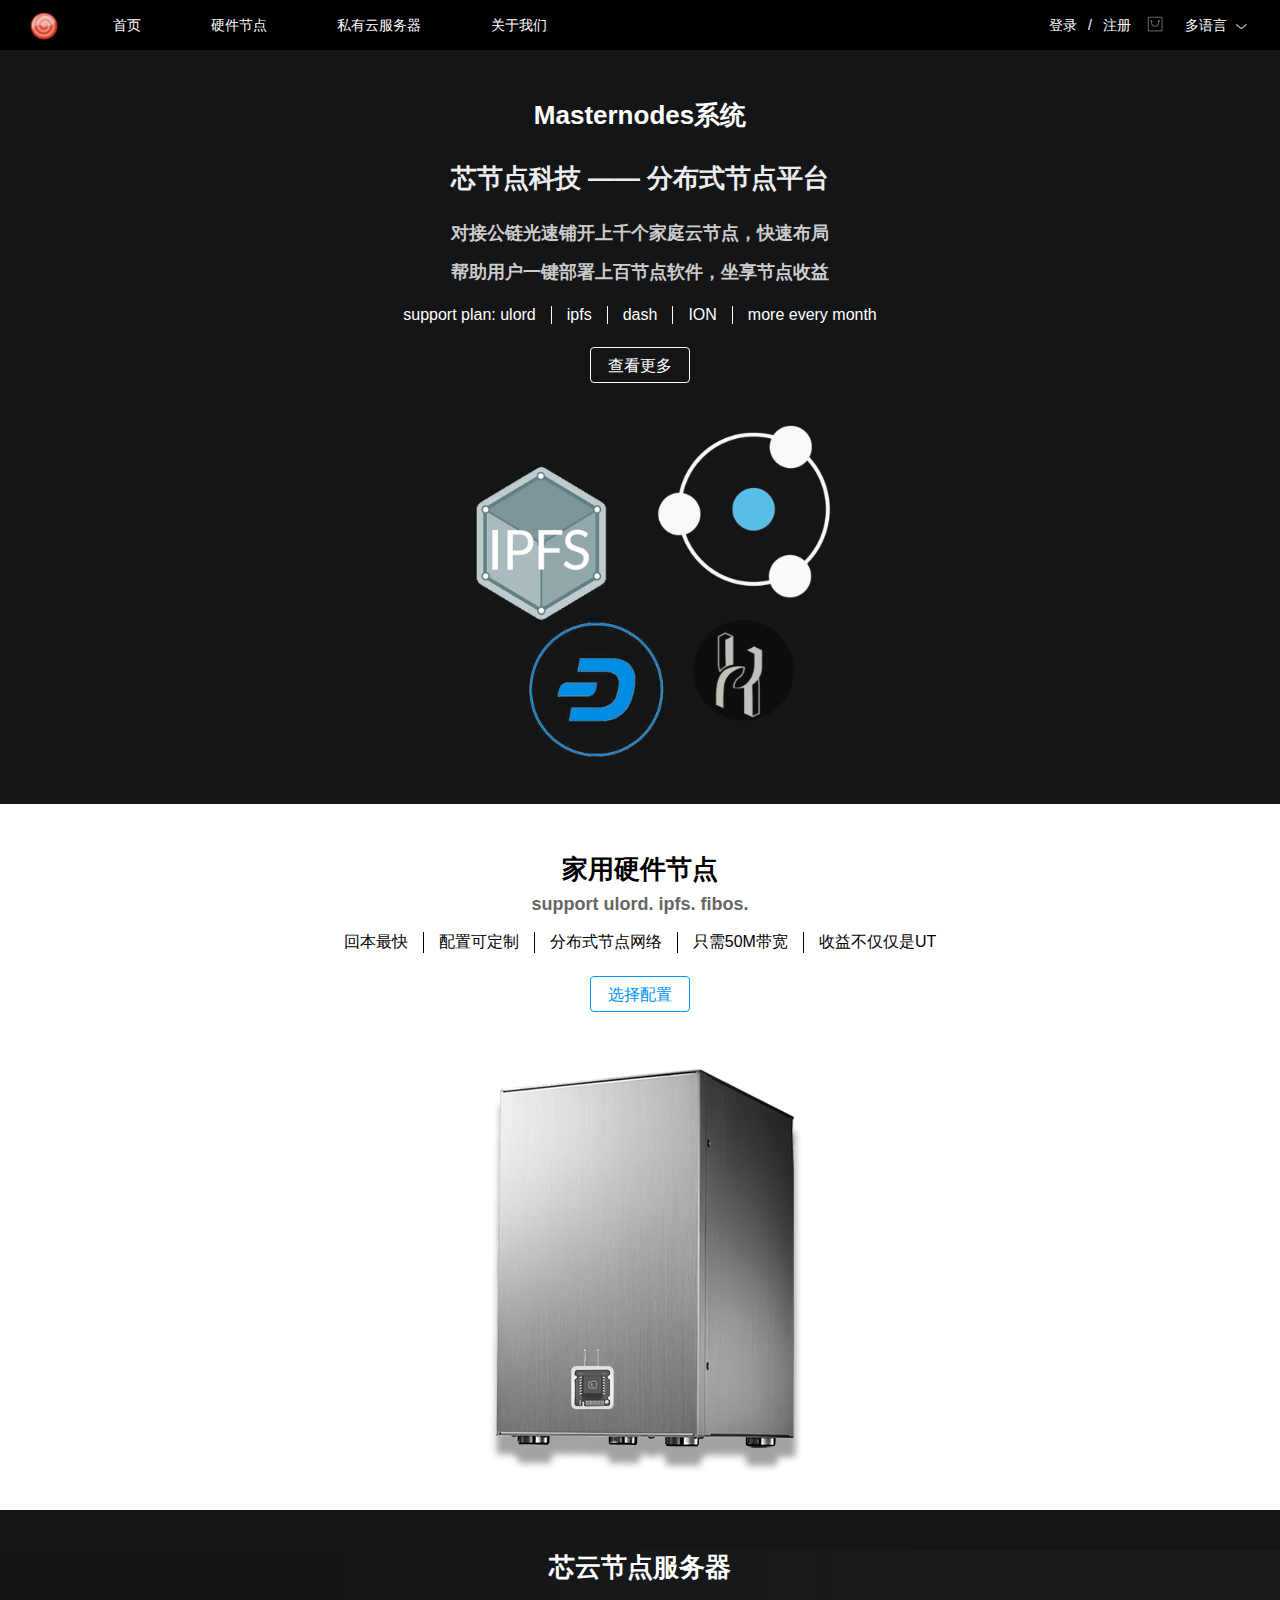
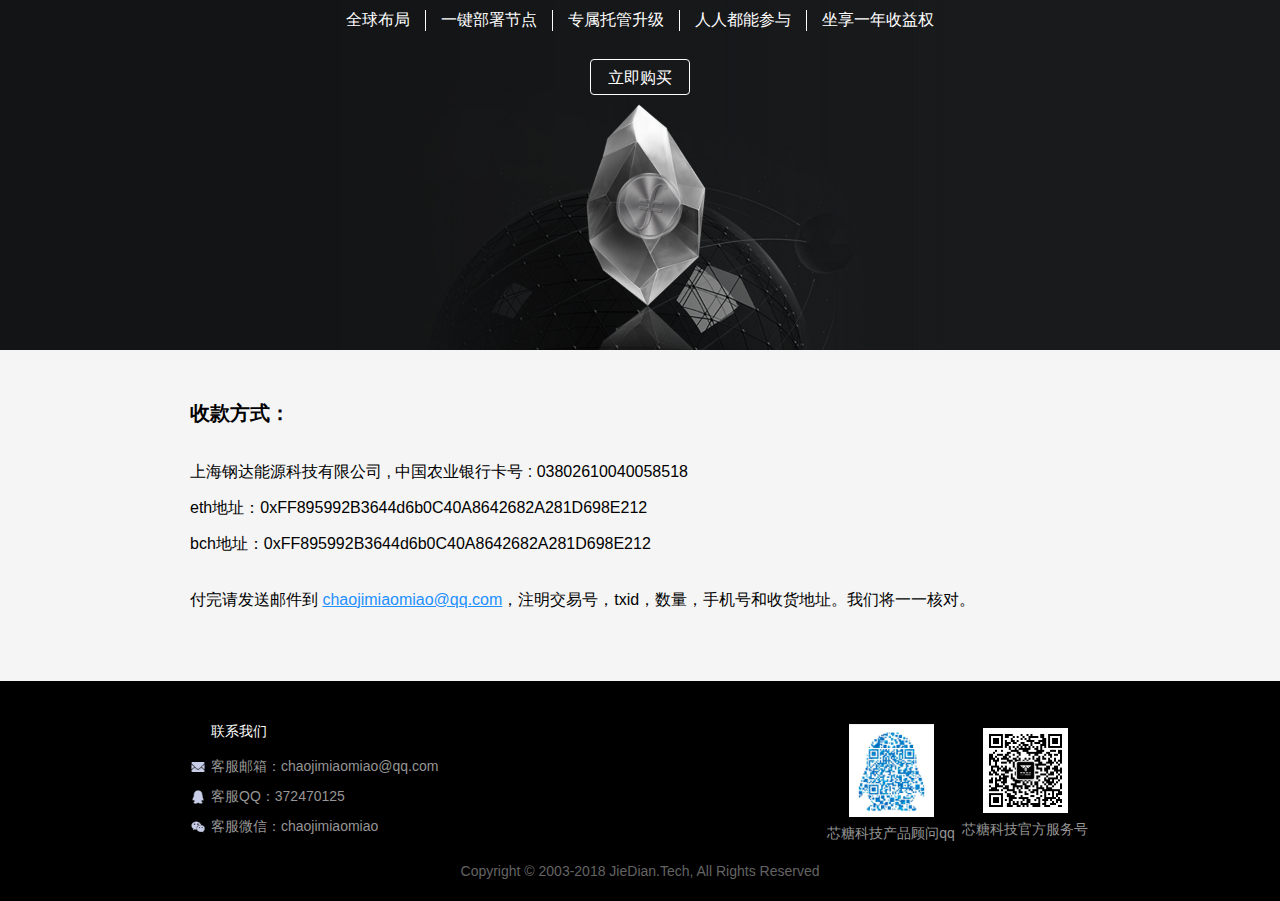
==== index.html @ d6859aaf "change qq" ====
<!DOCTYPE html>
<html>
<head>
    <meta http-equiv="Content-Type" content="text/html; charset=utf-8" />
    <meta charset="utf-8" />
    <!--<meta name="viewport" content="width=device-width, initial-scale=1.0">-->
    <meta name="viewport" content="width=device-width, user-scalabel=no">
    <title>芯科技官网-家用硬件节点_芯云节点服务器_ulord</title>
    <meta name="description" content="芯糖科技主营芯机，一款家用云节点设备，未来支持上千种POS公链一键部署节点软件。包括Ulord等" />
    <meta name="keywords" content="云节点服务器,硬件节点,Ulord,芯糖科技,POS" />
    <link rel="icon" href="Content/img/logo_new.png" />
    <link href="Content/css/style.css" rel="stylesheet" />
    <link href="Content/js/layui/css/layui.css" rel="stylesheet" />
    <script src="Content/js/jquery-1.11.0.min.js"></script>
    <script src="Content/js/jquery.SuperSlide.2.1.2.js"></script>
    <script src="Content/js/common.js"></script>
    <script src="Content/js/layui/lay/dest/layui.all.js"></script>
    <script src="Content/js/dict.js"></script>
</head>
<body>
    <div class="header">
    </div>


<div class="index">
    <div class="black_bfos">
        <div class="bfos_grey1">Masternodes系统</div>
        <div class="bfos_grey2">芯节点科技 —— 分布式节点平台</div>
        <div class="bfos_title">对接公链光速铺开上千个家庭云节点，快速布局</div>
        <div class="bfos_title">帮助用户一键部署上百节点软件，坐享节点收益</div>
        <div class="bfos_desc">
            <ul>
                <li>support plan: ulord</li>
                <li>ipfs</li>
                <li>dash</li>
                <li>ION</li>
                <li>more every month</li>
            </ul>
        </div>
        <div class="bfos_buy"><a class="bttn" href="https://masternodes.online/" target="_blank">查看更多</a></div>
        <div class="bfos_pic"><img src="Content/img/bfos_img.png" /></div>
    </div>
    
    <div class="black_ms">
        <div class="ms_title">家用硬件节点</div>
        <div class="ms_info"> support ulord. ipfs. fibos.</div>
        <div class="ms_desc">
            <ul>
                <li>回本最快</li>
                <li>配置可定制</li>
                <li>分布式节点网络</li>
                <li>只需50M带宽</li>
                <li>收益不仅仅是UT</li>
            </ul>
        </div>
        <div class="ms_buy"><a class="bttn" href="kuangji">选择配置</a></div>
        <div class="ms_pic"><img src="Content/img/kuangji_new.png" /></div>
    </div>
    <div class="black_introduce">
        <img src="Content/img/banner_new.jpg" class="box_img" />
        <div class="black_introduce_box">
            <div class="introduce_title">芯云节点服务器</div>
            <div class="introduce_desc">
                <ul>
                    <li>全球布局</li>
                    <li>一键部署节点</li>
                    <li>专属托管升级</li>
                    <li>人人都能参与</li>
                    <li>坐享一年收益权</li>
                </ul>
            </div>
            <div class="introduce_buy"><a class="bttn" href="kuangchi">立即购买</a></div>
        </div>
    </div>
    <div class="black_news">
   	  	<ul>
    		<b>收款方式：</b>
    	</ul>
    	<ul>
    		<li>上海钢达能源科技有限公司 , 中国农业银行卡号 :  03802610040058518</li>
    		<li>eth地址：0xFF895992B3644d6b0C40A8642682A281D698E212</li>
    		<li>bch地址：0xFF895992B3644d6b0C40A8642682A281D698E212</li>
    	</ul>
    	<ul>
			<li>付完请发送邮件到<a href="mailto:chaojimiaomiao@qq.com" style="color:dodgerblue"> <u>chaojimiaomiao@qq.com</u></a>，注明交易号，txid，数量，手机号和收货地址。我们将一一核对。</li>
    	</ul>
	</div>
</div>

    <div class="footer">
    </div>

   <script>
    	$(function(){
        	$(".header").load("header.html");
        	$(".footer").load("footer.html");
    	});
	   //document.getElementsByClassName("info")
	   window.onload = function() {
			$(".selected").removeClass("selected");
			$(".nav1").addClass("selected")
		}
	</script>
</body>
</html>
---- Content/css/style.css ----
﻿bfos_graybody,h1,h2,p,ul,ol,form,input,textarea,select,td,th,dl,dd,dt,div,li,span,a,p {margin: 0; padding: 0;}
li {list-style: none;}
* {transition: color .3s, background .3s; -webkit-transition: color .3s, background .3s; box-sizing: border-box;}
a {text-decoration: none;}
body {font-size: 14px; font-family: MicrosoftYaHei; word-break: break-all; color: #000; background-color:#fff;}

/*顶部样式*/
.header{width: 100%; min-width: 1220px; height: 50px;line-height: 50px; background-color: #000; filter:Alpha(opacity=70); /*position: fixed; top: 0; left: 0;*/ z-index: 9;}
.header .info{width: 1220px; margin: auto; position:relative;}
.header .logo{line-height: 26px; margin-top:12px; float: left !important;}
.header .logo img{width: 28px;height:28px; }
.header .link ul{margin-bottom: 0; float: left !important;}
.header .link ul li{float: left; font-size: 14px; margin-left: 40px; position: relative;}
.header .link ul li a{height: 50px; padding: 0 15px; color: #fff; text-decoration: none; display: block;}
.header .link ul li a:hover{color: #959595;}
.header .link ul li a.selected{color: #fff; /*background-color:#128EF9;*/ border-bottom: 2px solid #fff;height: 45px;}
.header .link ul li .fff{color: #fff;padding-left: 5px;padding-right: 5px;}
.header .link ul li .fixed_nva{background-color: rgba(23,27,42,1)!important;background-color: #000; position: absolute; top: 47px; left: 0; z-index: 1; display: none;}
.header .link ul li .fixed_nva a{width: 84px; height: 40px; line-height: 40px; padding: 0 14px; text-align: center;}
.header .link ul li.fixed_li:hover .fixed_nva{display: block;}


.nav-content-right{width: 250px; float: right !important;/*margin-right:115px;*/margin-right:87px;}
.nav-content-right .show_search{float: left;}
.nav-content-right input[type=text]{width: 180px; height:25px; margin-left: 5px; border:0; font-size: 14px; float: left;}
.nav-content-right input[type=text]:focus {outline: none;}
.nav-content-right input[type=button]{ color:#fff; font-size:16px; float:right; border:0; width:30px; height:25px; cursor:pointer; background: url(../img/search_iocn.png) no-repeat center; }
.nav-content-right input[type=button]:focus {outline: none;}
.nav-content-right .faq-search{width: 220px; margin-top: 36px; border:1px solid #ccc; -webkit-border-radius: 10px; position: relative; float: left;}

.nav-content-right .faq-like .top-mg-ul{list-style:none;font-size:14px; text-decoration:none;margin-left:130px;}
.nav-content-right .faq-like .top-mg-ul li{font-size: 14px; float:left; }
.nav-content-right .faq-like .top-mg-ul li a:hover,.top-msg a:hover{ color:#128EF9; }
.nav-content-right .faq-like .top-login a{display:block; text-align:center; line-height:50px; width:40px; color:#fff; cursor:pointer;}
.nav-content-right .faq-like .top-register a{display:block; text-align:center; line-height:50px; width:40px;color:#fff; cursor:pointer;}
.nav-content-right .faq-like .top-register a:hover,.top-login a:hover{color:#128EF9;}
.nav-content-right .faq-like .top-order{ display:none;}
.nav-content-right .faq-like .top-mg-user{margin: 0 10px; list-style:none;font-size:14px; text-decoration:none; display: none;margin-left:100px;}
.nav-content-right .faq-like .top-mg-user li{ line-height: 50px; font-size: 14px; float:left; }
.nav-content-right .faq-like .top-user{text-align:center; cursor:pointer;}
.nav-content-right .faq-like .top-mg-user li img{width: 24px; margin-right: 10px; vertical-align: middle;}
.nav-content-right .faq-like .top-mg-user li a{ color: #fff;}
.nav-content-right .faq-like .top-mg-user li .jt{width: 19px; height: 19px; float: right; margin-top: 15px; margin-left: 5px; background: url(../img/top-jt-b.png); position: relative;}
.nav-content-right .faq-like .top-mg-user li .jt .out_login{width: 80px; padding-top: 5px; background-color:#000;color:#fff; position: absolute; top: 20px; left: -30px; cursor: pointer; display: none;}
.nav-content-right .faq-like .top-mg-user li .jt:hover .out_login{display: block;}
/*.nav-content-right .faq-like .top-mg-user li .jt .out_login:hover{background-color:#f2f2f2;}*/

.nav-content-right .faq-like .top-mg-cart{list-style:none; text-decoration:none; float: right;}
.nav-content-right .faq-like .top-mg-cart li{line-height: 50px; cursor: pointer; position: relative;}
.nav-content-right .faq-like .top-mg-cart img{vertical-align: middle;margin-top:-4px;}
.nav-content-right .faq-like .top-mg-cart li .user_cart_number{ display: none; width: 20px; line-height: 20px; color: #fff; font-size:12px; text-align:center; background: url(../img/cart_number.png) no-repeat center; background-size: 20px 20px; position:absolute; top: 10px; right: -10px;}

.header .top-language {position:absolute;right:0px;}
.header .top-language .language-box{color:#fff;font-size:14px;}
.header .top-language:hover dl.down-menu{display: block;}
.header .top-language .down-menu{position: absolute;display: none;top: 50px;right:-3px;line-height: 20px;padding: 5px 0;box-shadow: 0 2px 4px rgba(0,0,0,.12);border: 1px solid #d2d2d2;background-color: #fff;z-index: 100;border-radius: 5px;white-space: nowrap;}
.header .top-language .down-menu a {display: block;padding: 0 10px;transition: all .3s;-webkit-transition: all .3s;}

/*底部样式*/
.footer{width: 100%; min-width: 1220px; background: #000000;height:220px;overflow: hidden;}
.footer .contact{ width: 900px; margin: auto;overflow:hidden; }
.footer .contact ul.contact_text{ width: 50%;margin-top:30px;float:left;}
.footer .contact ul.contact_text li {line-height: 30px;}
.footer .contact ul.contact_text li a {color: #969696;font-size: 14px;margin-left:5px;}
.footer .contact ul.contact_text li.t {font-size: 14px;color: #fff;line-height:40px;margin-left:21px;}
.footer .contact .contact_img {float: right;margin-top:43px;}
.footer .contact ul.contact_img li {width: 130px;display: inline-table;text-align: center;}
.footer .contact ul.contact_img li .inblock {width: 85px;}
.footer .contact ul.contact_img li .text {margin-top: 8px;font-size: 14px;color: #969696;}
.footer .copy_text {margin: 20px auto auto auto;text-align: center;}
.footer .copy_text .text {font-size: 14px;color:#646464;}


/*返回顶部按钮*/
.btn-top{position:fixed;bottom:10%;right:5px;z-index:999; cursor: pointer;}
.btn-top img{width: 100px;}

/*首页*/
.index {width:100%;min-width:1220px; margin: auto; }
.index .black_bfos{width:100%;min-width:1220px; background-color:#141517; color:#fff;}
.index .black_bfos .bfos_grey1{ text-align:center;font-size:26px;font-weight:bold; padding-top: 48px;color:white}
.index .black_bfos .bfos_grey2{ text-align:center;font-size:26px;font-weight:bold; padding-top: 28px;color:#eee;margin-bottom: 10px}
.index .black_bfos .bfos_title{ text-align:center;font-size:18px;font-weight:bold; padding-top: 15px;color:#ccc}
.index .black_bfos .bfos_info{ text-align:center;font-size:18px;font-weight:bold;color:#bbb;width:100%;margin-top: 10px;}
.index .black_bfos .bfos_desc{text-align:center;margin-top:22px;}
.index .black_bfos .bfos_desc ul{display:inline-block;}
.index .black_bfos .bfos_desc ul li{float:left;font-size:16px;padding: 0px 15px; }
.index .black_bfos .bfos_desc ul li+li{border-left:1px solid #fff; }
.index .black_bfos .bfos_buy{text-align:center;margin-top:20px;}
.index .black_bfos .bfos_buy .bttn{display:inline-block;width:100px;height:36px;line-height:36px;border-radius:4px;border:1px solid #fff;font-size:16px;color:#fff;cursor:pointer;}
.index .black_bfos .bfos_buy .bttn:hover{color:#000;background:#fff;}
.index .black_bfos .bfos_pic{text-align:center;}
.index .black_bfos .bfos_pic img{width: 520px;}

.index .black_ms{width:100%;min-width:1220px;}
.index .black_ms .ms_title{ text-align:center;font-size:26px;font-weight:bold;margin-top:48px;}
.index .black_ms .ms_info{ text-align:center;font-size:18px;font-weight:bold;color:#666;width:100%;margin-top: 7px;}
.index .black_ms .ms_desc{text-align:center;margin-top:17px;}
.index .black_ms .ms_desc ul{display:inline-block;}
.index .black_ms .ms_desc ul li{float:left;font-size:16px;padding: 0px 15px; }
.index .black_ms .ms_desc ul li+li{border-left:1px solid #000000; }
.index .black_ms .ms_buy{text-align:center;margin-top:20px;}
.index .black_ms .ms_buy .bttn{display:inline-block;width:100px;height:36px;line-height:36px;border-radius:4px;border:1px solid #0094f3;font-size:16px;color:#0094f3;cursor:pointer;}
.index .black_ms .ms_buy .bttn:hover{color:#fff;background:#0094f3;}
.index .black_ms .ms_pic{text-align:center;margin-top:18px;margin-bottom: 30px;}
/*<!--.index .black_ms .ms_pic img{border-radius:50%;}-->*/

.index .black_introduce{width:100%;min-width:1220px;overflow:hidden;position:relative; background-color:#141517;}
.index .black_introduce .box_img{width:100%; margin-top: 40px;}
.index .black_introduce .black_introduce_box{width: 100%; margin:0 auto;position:absolute;top:0}
.index .black_introduce .black_introduce_box .introduce_title{ text-align:center;font-size:26px;font-weight:bold;color:#fff;width:100%;margin-top: 40px;}
.index .black_introduce .black_introduce_box .introduce_info{ text-align:center;font-size:20px;font-weight:bold;color:#fff;width:100%;margin-top: 5px;}
.index .black_introduce .black_introduce_box .introduce_desc{text-align:center;width:100%;margin-top: 25px;}
.index .black_introduce .black_introduce_box .introduce_desc ul{display:inline-block;}
.index .black_introduce .black_introduce_box .introduce_desc ul li{float:left;font-size:16px;padding: 0px 15px;color:#fff; }
.index .black_introduce .black_introduce_box .introduce_desc ul li+li{border-left:1px solid #fff;}
.index .black_introduce .black_introduce_box .introduce_buy{text-align:center;width:100%;margin-top: 25px;}
.index .black_introduce .black_introduce_box .introduce_buy .bttn{display:inline-block;width:100px;height:36px;line-height:36px;border-radius:4px;border:1px solid #fff;font-size:16px;color:#fff;cursor:pointer;}
.index .black_introduce .black_introduce_box .introduce_buy .bttn:hover{background:#fff;color:#000;}

.black_news{width:100%;min-width:1220px;background:#F5F5F5;padding-bottom: 50px;padding-top: 50px;}
.black_news ul{margin:auto;width:900px;overflow:hidden;padding-bottom:20px; font-size:20px;}
.black_news ul li {margin-top:15px;float:left;font-size:16px;}
.black_news ul li.marginleft{margin-left:60px;}
.black_news ul li:hover {box-shadow: 0px 10px 10px #dfdfdf;}
.black_news ul li p{width:260px;padding:10px;background:#fff;height:60px;}
.black_news ul li a{color:cornflowerblue}
.black_news .more{text-align: center;height: 70px;width: 70px;line-height: 70px;margin: 0 auto;display: block;border: 1px solid #646464;border-radius: 50%;margin-top: 30px;color: #646464;cursor:pointer;}


/*算力*/
.introduce{width: 100%; height: 65px; background: #FFFFFF; box-shadow: 0 2px 4px 0 rgba(0,0,0,0.11);}
.introduce .info_put{width: 1220px; line-height: 65px; margin: auto; overflow: hidden;}
.introduce .info_put .title{font-size: 14px; color: #333333; float: left;}
.introduce .info_put .a-li{float: right;}
.introduce .info_put .a-li a{font-size: 14px; color: #333333;}
.introduce .info_put .a-li a+a{margin-left: 20px;}
.introduce .info_put .a-li a:hover{color: #128EF9;}

.calculation{width: 1220px; margin: 25px auto; overflow: hidden;}
.calculation .describe{}
.calculation .describe .describe_img{width: 400px; float: left;position:relative;}
.calculation .describe .describe_img .txt_img{width: 100%; height: 100%;}
.calculation .describe .describe_img .select_top{position: absolute;left: 27px;top: 408px;}
.calculation .describe .describe_img ul {margin-top:15px;}
.calculation .describe .describe_img ul li{float:left;cursor:pointer;}
.calculation .describe .describe_img ul li+li{margin-left:15px;}
/*.calculation .describe .describe_img ul li img:hover{border:2px solid #000;}*/
.calculation .describe .describe_info{width: 560px; margin-left: 50px; float: left;}
.calculation .describe .describe_info .txt_title{line-height: 40px; font-size: 24px; color: #1B1B1B;}
.calculation .describe .describe_info .txt_describe{line-height: 30px; color: #999999;}
.calculation .describe .describe_info .time_l{padding: 0 10px; line-height: 32px; /*margin-top: 30px;*/ background-color:#128EF9; color: #FFFFFF; overflow: hidden;}
.calculation .describe .describe_info .time_l .r_t{float: left;}
.calculation .describe .describe_info .time_l .r_li{float: right;}
.calculation .describe .describe_info .time_l .r_li span{padding: 3px 4px; margin: 0 3px; background-color:#443B3B; color:#fff; border-radius: 4px;}
.calculation .describe .describe_info .t_price{line-height: 30px; padding: 10px 25px; background-color:#F3F3F3; overflow: hidden;}
.calculation .describe .describe_info .t_price .price{font-size: 12px;}
.calculation .describe .describe_info .t_price .price .span{font-size: 14px; color: #151515;}
.calculation .describe .describe_info .t_price .price .t_lt{font-size: 12px; color: #727272; width: 60px; display: block; float: left;}
.calculation .describe .describe_info .t_price .price .o_price_text{text-decoration:line-through;}

.calculation .describe .describe_info .t_type{ line-height: 36px; margin-top: 20px; padding: 0 25px; overflow: hidden;color:#727272;}
.calculation .describe .describe_info .t_type .t_lt{font-size: 12px; color: #727272; width: 80px; display: block; float: left;}
.calculation .describe .describe_info .t_type .t_select{display:block;width:150px;height:40px;float:left;color:#000;font-weight:bold;text-align:center;background:url(../img/select_new.png) no-repeat center;cursor:pointer;background-size:150px 40px;border:none;}

.calculation .describe .describe_info .t_number{ line-height: 36px; margin-top: 20px; padding: 0 25px; overflow: hidden;}
.calculation .describe .describe_info .t_number .t_lt{font-size: 12px; color: #727272; width: 80px; display: block; float: left;}
.calculation .describe .describe_info .t_number .number{width: 60px; height: 36px; font-size: 16px; border: 1px solid #E4E4E4; background-color:#f3f3f3; position: relative; float: left;}
.calculation .describe .describe_info .gw_num{width: 110px;line-height: 26px;overflow: hidden;float:left;margin-top:3px;}
.calculation .describe .describe_info .gw_num em{display: block;height: 26px;width: 26px;float: left;color: #7A7979;text-align: center;cursor: pointer;background-color:#D2D2D2;}
.calculation .describe .describe_info .gw_num .num{display: block;float: left;text-align: center;width: 58px;font-style: normal;font-size: 14px;line-height: 24px;border:0;border-top: 1px solid #D2D2D2;border-bottom: 1px solid #D2D2D2;}
.calculation .describe .describe_info .gw_num em.add{float: right;border-right: 0;}
.calculation .describe .describe_info .t_number .t_misit{margin-left: 30px; font-size: 14px; display: inline-flex; color: #969696; float: left;}
.calculation .describe .describe_info .t_total{line-height: 30px; margin-top: 20px; padding: 10px 25px; font-size: 18px; color:#FF3431; overflow: hidden;}
.calculation .describe .describe_info .t_total .t_lt{font-size: 12px; color: #727272; width: 80px; display: block; float: left;}
.calculation .describe .describe_info .t_check{line-height: 30px; padding: 10px 25px; font-size: 12px; color:#999; overflow: hidden;}
.calculation .describe .describe_info .t_check .t_lt{ font-size: 12px; color: #727272; width: 80px; display: block; float: left;}
.calculation .describe .describe_info .t_check a{color:#999;}
.calculation .describe .describe_info .t_subbttn{ margin-top: 14px;}
.calculation .describe .describe_info .t_subbttn .bttn{width: 200px; height: 50px; line-height: 50px; text-align: center; display: block; font-size: 16px; color:#fff; background-color:#000000;cursor: pointer;}
.calculation .describe .describe_info .t_subbttn .no_bttn{width: 200px; line-height: 50px; text-align: center; display: block; font-size: 16px; color:#fff; background-color:#d7d7d7;cursor: pointer;}

.calculation .describe .describe_other{width: 190px; margin-left: 20px; float: left;border-left:1px solid #E6E6E6;height:485px;}
.calculation .describe .describe_other .o_title1{padding-bottom: 10px;text-align:center;font-size:14px;color:#969696;}
.calculation .describe .describe_other .o_img{text-align:center;}
.calculation .describe .describe_other .o_title2{line-height:40px;height:40px;text-align:center;font-size:14px;color:#000000;}

.calculation_info{width: 1220px; margin-top: 30px; padding:0px 0 30px 0; background-color:#fff; overflow: hidden;}
.calculation_info .title{width: 1220px; line-height: 50px; margin: 20px auto auto auto; font-size: 18px; color:#333;}
.calculation_info .content{width: 1220px; margin: auto; padding:10px 15px; line-height: 30px; background-color:#fff;}
.calculation_info .content .li{line-height: 25px; color:#999; font-size:12px;}

/*底部悬浮购买框*/
.fixed_purchase{width: 100%; min-width: 1220px; line-height: 70px; font-size: 18px; background-color: #fff; position: fixed; bottom: 0px; left: 0; display: none;}
.fixed_purchase .goods_name{width: 35%; text-align: center; float: left;}
.fixed_purchase .goods_number{width: 15%; text-align: left; float: left;}
.fixed_purchase .goods_total{padding: 0 30px; text-align: center; float: right;}
.fixed_purchase .goods_total .bttn{padding: 12px 35px; margin-left: 25px; text-align: center; font-size: 16px; color:#fff; background-color:#128EF9;border-radius: 5px; cursor: pointer;}

/*ipfs*/
.ipfs {width:1220px; margin: 25px auto 60px auto;}
.ipfs .ipfs_entries{background-color:#fff; overflow: hidden;}
.ipfs .ipfs_entries .left{width: 920px; float: left;}
.ipfs .ipfs_entries .left .article_list .list li{overflow: hidden;}
.ipfs .ipfs_entries .left .article_list .list li+li{padding-top: 40px;}
.ipfs .ipfs_entries .left .article_list .list li:hover{ background-color:#f2f2f2;}
.ipfs .ipfs_entries .left .article_list .list li .sl{display: block; width: 100%; height: 100%;}
.ipfs .ipfs_entries .left .article_list .list li .pull-left{float: left !important;}  
.ipfs .ipfs_entries .left .article_list .list li .pull-left .article_img{width: 280px; height: 170px;}
.ipfs .ipfs_entries .left .article_list .list li .art{width: 640px; font-size: 18px; padding-left: 25px;}
.ipfs .ipfs_entries .left .article_list .list li .art h4{line-height: 30px; margin-top: 0; color: #3A4058; margin-bottom: 20px; font-size: 18px;}
.ipfs .ipfs_entries .left .article_list .list li .art .con{height: 75px; color: #999; line-height: 25px; margin-bottom: 20px; font-size: 14px; display: -webkit-box; -webkit-box-orient: vertical; -webkit-line-clamp: 3; overflow: hidden;}
.ipfs .ipfs_entries .left .article_list .list li .art .user{color: #999; font-size: 14px;}
.ipfs .ipfs_entries .right{width: 280px; margin-left:20px; float: left;}
.ipfs .ipfs_entries .right .list a{display: block;}
.ipfs .ipfs_entries .right .list a+a{display: block; margin-top: 15px;}
.ipfs .ipfs_entries .right .list .advertisement_img{width: 280px; height: 280px;}

/*新闻详情*/
.ipfs_info{width: 1220px; margin: 35px auto 55px auto; background-color:#fff; padding: 30px 20px;}
.ipfs_info .article .title{width: 100%; text-align: center; font-size: 32px; color: #333;}
.ipfs_info .article .text{width: 100%; line-height: 28px; margin: 30px auto auto auto; padding: 15px 0; font-size: 14px; color: #333; border-top: 1px solid #d7d7d7; border-bottom: 1px solid #d7d7d7; overflow: hidden; position: relative;}
.ipfs_info .article .text .t_time{margin-right: 10px; color: #939393; vertical-align: middle; float: left;}
.ipfs_info .article .text .t_share{float: right;}
.ipfs_info .article .text .t_share .more-share{ line-height: 24px; font-size: 14px;  padding-left:0; float: left; background: initial;}
.ipfs_info .article .text .t_share .more-share img{ margin-right: 5px; vertical-align: middle;}
.ipfs_info .article .text .t_share:hover .more-share-hover{display: block;}
.ipfs_info .article .text .t_share .more-share-hover{display: block;}
.ipfs_info .article .text .t_share .more-share-hover .share-item-icon{width: 30px; height: 30px; margin: 0; padding: 0 20px; display: block; float: left;}
.ipfs_info .article .text .t_share .more-share-hover .weixin-share{background: url(../img/weixin-share.png) no-repeat center;}
.ipfs_info .article .text .t_share .more-share-hover .xinlang-share{background: url(../img/xinlang-share.png) no-repeat center;}
.ipfs_info .article .text .t_share .more-share-hover .qq-share{background: url(../img/qq-share.png) no-repeat center;}
.ipfs_info .article .text .t_share .more-share-hover .tqq-share{background: url(../img/tqq-share.png) no-repeat center;}
.ipfs_info .article .content{padding: 30px 0; color: #666; font-size: 12px; line-height: 25px; overflow: hidden;}

/*---------最新推荐---------*/
.ipfs_info .groom_article{width:100%; margin-bottom: 60px; padding-top: 84px; overflow: hidden;}
.ipfs_info .groom_article .groom_title{ color: #333; font-size: 18px;}
.ipfs_info .groom_article .groom_list{margin-top: 15px; padding-top: 15px; border-top:1px solid #D7D7D7;}
.ipfs_info .groom_article .groom_list li{width: 366px;  height: 200px; overflow: hidden; float: left; border-radius: 5px; position: relative;}
.ipfs_info .groom_article .groom_list li+li{margin-left: 40px;}
.ipfs_info .groom_article .groom_list li img{width: 100%; height: 200px; transition: all 0.6s;}
.ipfs_info .groom_article .groom_list li:hover img{ transform: scale(1.1);}
.ipfs_info .groom_article .groom_list li a.text{text-align: center;}
.ipfs_info .groom_article .groom_list li a.text{width: 100%;height: 46px; padding: 0 20px; background-color: rgba(36,36,36,0.6); font-size: 16px; color: #FFFFFF; position: absolute; top: 154px; left: 0; line-height: 46px; overflow: hidden; text-overflow: ellipsis; white-space: nowrap;}


/*我的收益*/
.profit {width:100%; min-width:1220px; padding-bottom: 50px; background-color:#f3f3f3;}
.profit .title{width:1220px; margin: auto; line-height: 35px; font-size: 12px; color: #666666;}
.profit .title a{color: #666666;}
.profit .profit_info{width:1220px; margin: auto; padding: 30px 60px; background-color:#fff; overflow: hidden;}
.profit .profit_info .list{line-height: 25px; overflow: hidden;}
.profit .profit_info .list+.list{margin-top: 20px;}
.profit .profit_info .list .name{overflow: hidden;}
.profit .profit_info .list .name span{ font-size: 20px; color:#666; float: left;}
.profit .profit_info .list .name a{color:#666; float: right;}
.profit .profit_info .list .info_list{ margin-top: 25px; overflow: hidden;}
.profit .profit_info .list .info_list .li{width: 326px; height: 90px; padding:5px 15px; float: left; list-style: none; margin-right: 60px; margin-bottom: 50px; background-color:#128EF9; color:#fff; border-radius: 5px;}
.profit .profit_info .list .info_list .li:nth-child(3n){margin-right: 0;}
.profit .profit_info .list .info_list .li .li_n{line-height: 30px; text-align: left;}
.profit .profit_info .list .info_list .li .li_v{font-size: 30px; text-align: center;}


/*个人中心*/
.personal {width:100%; min-width:1220px; padding-bottom: 50px; background-color:#f3f3f3;}
.personal .title{width:1220px; margin: auto; line-height: 35px; font-size: 12px; color: #666666;}
.personal .title a{color: #666666;}
.personal .personal_info{width:1220px; margin: auto; overflow: hidden;}
.personal .personal_info .left{width: 250px; padding: 20px 30px; background-color:#fff; float: left;}
.personal .personal_info .left .title{margin: 0; font-size: 16px; color:#333;}
.personal .personal_info .left .info_list{margin-top: 20px; overflow: hidden;}
.personal .personal_info .left .info_list .li{line-height: 35px;}
.personal .personal_info .left .info_list .li a{display: block; color:#151515;}
.personal .personal_info .left .info_list .li a:hover{color: #128EF9;}
.personal .personal_info .left .info_list .li.onselected a{color: #128EF9;}
.personal .personal_info .right{width: 940px; padding: 20px 30px 50px 30px; margin-left: 25px; background-color:#fff; float: left;}
.personal .personal_info .right .title{line-height: 68px; margin: 0; font-size: 30px; color:#666;}
.personal .personal_info .right .subtitle{line-height: 58px; margin: 0; font-size: 16px; color:#666; border-bottom: 1px solid #d7d7d7;}
.personal .personal_info .right .prompt{ line-height: 25px; color:Red; margin-bottom: 20px;}
.personal .personal_info .right .info_list{overflow: hidden;}
.personal .personal_info .right .info_list .li{line-height: 75px; border-bottom: 1px solid #d7d7d7; overflow: hidden;}
.personal .personal_info .right .info_list .li .icon{width: 24px; margin-top: 29px; float: left;}
.personal .personal_info .right .info_list .li .name{margin-left: 20px; font-size: 16px; color:#333; vertical-align: middle;}
.personal .personal_info .right .info_list .li .edit{width: 20px; vertical-align: middle;}
.personal .personal_info .right .info_list .li .bttn{width: 100px; height: 38px; line-height: 38px; margin-top: 20px; text-align: center; border: 1px solid #d7d7d7; border-radius: 5px; cursor: pointer; float: right;}
.personal .personal_info .right .info_list .li .bttn:hover{background-color:#128EF9; color:#fff; border: 1px solid #128EF9;}
.personal .personal_info .right .info_list .li .address{margin-left: 20px; padding: 15px 0; float: left;}
.personal .personal_info .right .info_list .li .address .t_n{line-height: 20px; font-size: 16px;}
.personal .personal_info .right .info_list .li .address .t_x{width: 600px; line-height: 30px; color:#999; display: -webkit-box; -webkit-box-orient: vertical; -webkit-line-clamp: 2; overflow: hidden;}

.personal .personal_info .right .info_list .li .list{width:125px; float: left;}
.personal .personal_info .right .info_list .li .list.two{width:755px; float: right;}
.personal .personal_info .right .info_list .li .two+.two{line-height: 45px;}
.personal .personal_info .right .info_list .li .two+.two .bttn{ margin-top: 5px;}

.personal .personal_info .right .insert_addresse{padding: 10px 0 10px 20px;}
.personal .personal_info .right .insert_addresse a{color: #128EF9; cursor: pointer;}

/*我的订单*/
.personal .personal_info .right .order_info{padding: 20px 25px; background-color:#128EF9; color:#fff; border-radius: 5px;}
.personal .personal_info .right .order_info .o_tl{ line-height: 30px;}
.personal .personal_info .right .order_info .o_inf{margin-top: 10px;}
.personal .personal_info .right .order_info .o_inf .val_l{font-size: 36px;}
.personal .personal_info .right .order_info .o_inf .val_t{margin-left: 20px; font-size: 20px; vertical-align: top;}
.personal .personal_info .right .order_info .o_inf .val_t .totalNumber{margin-left: 20px; font-size: 20px; vertical-align: top;}
.personal .personal_info .right .order_info .o_inf .icon{margin-left: 20px; margin-top: 4px; vertical-align: top;}
.personal .personal_info .right .order_info .o_inf .val_i{position: relative; cursor: pointer;}
.personal .personal_info .right .order_info .o_inf .output{width: 120px; padding: 5px 5px 10px 5px; display: none; text-align: left; color:#128EF9; background: url(../img/b1_02.png) no-repeat; background-size: 100% 100%; position: absolute; top: -55px; left: 15px;}
.personal .personal_info .right .order_info .o_inf .val_i:hover .output{display: block;}
.personal .personal_info .right .record_title{ line-height: 58px; margin-top: 30px; font-size: 16px; color:#666;}
.personal .personal_info .right .record_title span{float: right; color:red; font-size: 14px;}
.personal .personal_info .right .order_list{width: 100%; text-align: center; border:none; border-radius: 5px; overflow: hidden;}
.personal .personal_info .right .order_list tr{height: 45px;}
.personal .personal_info .right .order_list tr td{border:none; }
.personal .personal_info .right .order_list .tou{color: #333; background-color:#F6F6F6;}
.personal .personal_info .right .order_list .li td{color: #666666; border-bottom: 1px solid #d7d7d7;}

/*购物车*/
.cart {width:100%; min-width:1220px; padding-bottom: 50px; background-color:#f3f3f3;}
.cart .title{width:1220px; margin: auto; line-height: 35px; font-size: 12px; color: #666666;}
.cart .title a{color: #666666;}
.cart .cart_info{width: 1220px; margin: auto; padding: 20px 30px 50px 30px; background-color:#fff;}
.cart .cart_info .title{line-height: 68px; margin: 0; font-size: 30px; color:#666;}
.cart .cart_info .subtitle{line-height: 58px; margin: 0; font-size: 16px; color:#666; border-bottom: 1px solid #d7d7d7;}
.cart .cart_info .prompt{ line-height: 25px; color:Red; margin-bottom: 20px;}
.cart .cart_info .info_list{overflow: hidden;}
.cart .cart_info .info_list .li{line-height: 75px; border-bottom: 1px solid #d7d7d7; overflow: hidden;}
.cart .cart_info .info_list .li .icon{width: 24px; margin-top: 29px; float: left;}
.cart .cart_info .info_list .li .name{margin-left: 20px; font-size: 16px; color:#333; vertical-align: middle;}
.cart .cart_info .info_list .li .edit{width: 20px; vertical-align: middle;}
.cart .cart_info .info_list .li .bttn{width: 100px; height: 38px; line-height: 38px; margin-top: 20px; text-align: center; border: 1px solid #d7d7d7; border-radius: 5px; cursor: pointer; float: right;}
.cart .cart_info .info_list .li .bttn:hover{background-color:#128EF9; color:#fff; border: 1px solid #128EF9;}
.cart .cart_info .info_list .li .address{margin-left: 20px; padding: 15px 0; float: left;}
.cart .cart_info .info_list .li .address .t_n{line-height: 20px; font-size: 16px;}
.cart .cart_info .info_list .li .address .t_x{width: 600px; line-height: 30px; color:#999; display: -webkit-box; -webkit-box-orient: vertical; -webkit-line-clamp: 2; overflow: hidden;}
.cart .cart_info .order_info{padding: 20px 25px; background-color:#128EF9; color:#fff; border-radius: 5px;}
.cart .cart_info .order_info .o_tl{ line-height: 30px;}
.cart .cart_info .record_title{ line-height: 58px; margin-top: 30px; font-size: 16px; color:#666;}
.cart .cart_info .record_title span{float: right; color:red; font-size: 14px;}
.cart .cart_info .order_list{width: 100%; margin-bottom: 40px; text-align: center; border:none; border-radius: 5px; overflow: hidden;}
.cart .cart_info .order_list tr{height: 45px;}
.cart .cart_info .order_list tr td{border:none; }
.cart .cart_info .order_list .tou{color: #333; background-color:#F6F6F6;}
.cart .cart_info .order_list .li td{color: #666666; border-bottom: 1px solid #d7d7d7;}
.cart .cart_info .order_list .address td{padding-left:25px; text-align: left; color: #666666; border-bottom: 1px solid #d7d7d7;}
.cart .cart_info .order_list .address td a{padding-left: 40px; color: #128EF9; cursor: pointer;}
.cart .cart_btn{margin: 10px 0; text-align: center;}
.cart .cart_btn .completion{ padding: 8px 20px; font-size: 16px; color:#fff; background-color:#128EF9; border-radius: 5px; cursor: pointer;}
.cart .cart_btn .returns{padding: 8px 20px; margin-left: 25px; font-size: 16px; border: 1px solid #d7d7d7; border-radius: 5px; cursor: pointer;}

.address_list{ max-height: 250px; margin: 20px auto auto auto; text-align:center; overflow: hidden; overflow-y: auto; position: relative;}
.address_list .list{height: 35px; line-height:35px; padding: 0 15px; text-align: left; cursor: pointer;}
.address_list .list:hover{ background-color:#f2f2f2;}
.address_list .list div{width: 99%; overflow: hidden; text-overflow:ellipsis; white-space: nowrap;}


/*登录、注册弹窗*/
.theme-popover-mask{z-index:10000;position:absolute;left:0;top:0;width:100%;height:100%;background:#000;opacity:0.5;filter:alpha(opacity=50);-moz-opacity:0.5;display:none;}
.theme-popover{z-index:999999; position:fixed; top:50%;left:50%; width:400px; padding-bottom: 30px; margin:-180px 0 0 -200px; background-color:#000; display:none; box-shadow:0 0 10px #666;background:#fff;border-radius: 20px;}
.theme-popover .theme-poptit{position:relative; top:0; left:0; height:37px;  padding:6px; border-top-left-radius: 10px; border-top-right-radius: 10px;}
.theme-popover .theme-poptit span{font-size:14px; color: #000;float: left; margin-top: 3px; margin-left: 10px;}
.theme-popover .theme-poptit .close img{float:right; width: 25px; }
.theme-popover .theme-popbod .theme-signin{text-align:left;font-size: 14px;}
.theme-popover .theme-signin .login_contain .logo{margin-bottom: 30px; text-align: center;}
.theme-popover .theme-signin .login_contain  .input{margin: 20px auto auto auto; text-align:center; overflow: hidden; position: relative;}
.theme-popover .theme-signin .login_contain  .input input{width: 85%; height: 40px; line-height: 40px; padding-left: 10px; font-size: 14px; color: #949494;border: 1px solid #d6d6d6; -webkit-border-radius: 5px; }
.theme-popover .theme-signin .login_contain  .input input.get_code{width: 120px; height: 35px; line-height: 35px; padding-left: 0px; border-radius: 0 8px 8px 0px; border: 0; border-left: 1px solid #d6d6d6; background-color: #fff; color: #29AAE3; position: absolute; top: 3px; right: 8%; cursor: pointer;}
.theme-popover .theme-signin .login_contain  .input input.get_code_not{color: #128EF9; cursor: inherit;}
.theme-popover .theme-signin .login_contain  .input img{position: absolute; top: 13px; left: 20px;}
.theme-popover .theme-signin .login_contain .login_btn{margin-top: 30px; text-align: center;}
.theme-popover .theme-signin .login_contain .login_btn input{width: 85%; height: 40px; background-color: #128EF9; border-radius: 5px;line-height: 40px; font-size: 14px; color: #FFFFFF; border: 0; cursor: pointer;}
.theme-popover .theme-signin .login_contain .input input[type=text]:focus {outline: none;}
.theme-popover .theme-signin .login_contain .input input[type=button]:focus {outline: none;}
.theme-popover .theme-signin .login_contain .tishi{ padding: 10px 0 0 0; color: #CCCCCC; text-align: center;}
.theme-popover .theme-signin .login_contain .forgetpwd{width: 85%; margin: 10px auto auto auto; text-align: center; position: relative;}
.theme-popover .theme-signin .login_contain .forgetpwd a{ height: 40px; border: 1px solid #128EF9; border-radius: 5px; line-height: 40px; font-size: 14px; color: #128EF9; display: block; cursor: pointer;}

/*修改个人信息弹窗*/
.modify-popover-mask{z-index:10000;position:absolute;left:0;top:0;width:100%;height:100%;background:#000;opacity:0.5;filter:alpha(opacity=50);-moz-opacity:0.5;display: none;}
.modify-popover{z-index:999999; position:fixed; top:50%;left:50%; width:400px; padding-bottom: 30px; margin:-180px 0 0 -200px; background-color:#000; display:none; box-shadow:0 0 10px #666;background:#fff;border-radius: 20px;}
.modify-popover .modify-poptit{position:relative; top:0; left:0; height:37px;  padding:6px; border-top-left-radius: 10px; border-top-right-radius: 10px;}
.modify-popover .modify-poptit .close img{float:right; width: 25px; }
.modify-popover .modify-popbod .title{ font-size: 20px; margin: 10px 0; text-align: center;}
.modify-popover .modify_contain .input{margin: 20px auto auto auto; text-align:center; overflow: hidden; position: relative;}
.modify-popover .modify_contain .input input{width: 85%; height: 40px; line-height: 40px; padding-left: 10px; font-size: 14px; color: #949494;border: 1px solid #d6d6d6; -webkit-border-radius: 5px; }
.modify-popover .modify_contain .input input.get_code{width: 120px; height: 35px; line-height: 35px; padding-left: 0px; border-radius: 0 8px 8px 0px; border: 0; border-left: 1px solid #d6d6d6; background-color: #fff; color: #29AAE3; position: absolute; top: 3px; right: 8%; cursor: pointer;}
.modify-popover .modify_contain .input input.get_code_not{color: #c2c2c2; cursor: inherit;}
.modify-popover .modify_contain .input img{position: absolute; top: 13px; left: 20px;}
.modify-popover .modify_contain .on_btn{margin-top: 30px; text-align: center;}
.modify-popover .modify_contain .on_btn input{width: 40%; height: 40px; background-color: #fff; border: 1px solid #d6d6d6; border-radius: 5px;line-height: 40px; font-size: 14px; color: #333; cursor: pointer;}
.modify-popover .modify_contain .on_btn input+input{width: 40%; height: 40px; margin-left: 20px; background-color: #29AAE3; border-radius: 5px;line-height: 40px; font-size: 14px; color: #FFFFFF; border: 1px solid #29AAE3; cursor: pointer;}
.modify-popover .modify_contain .input input[type=text]:focus {outline: none;}
.modify-popover .modify_contain .input input[type=button]:focus {outline: none;}



.datagrid-mask {position: absolute; left: 0;top: 0;width: 100%;height: 100%;opacity: 0.3;filter: alpha(opacity=30);display: none;}
.datagrid-mask-msg {position: absolute;top: 50%;margin-top: -20px;padding: 10px 5px 10px 30px;width: auto;height: 40px;border-width: 2px;border-style: solid;display: none;}
.datagrid-mask-msg {background: #ffffff url('../Img/loading.gif') no-repeat scroll 5px center;}
.datagrid-mask {background: #ccc;}
.datagrid-mask-msg {border-color: #D4D4D4;}


/*关于我们*/
.about{width: 1220px; margin: 60px auto;}
.about .title{ text-align: center; font-size: 24px;}
.about .text{ line-height:35px;margin:auto; margin-top:57px; font-size: 14px;width:694px;}

/*APP下载*/
.downloadbanner{width: 100%; min-width: 800px; position: relative;}
.downloadbanner img{width: 100%;}
.downloadbanner .explain{width: 100%; position: absolute; bottom: 0; left: 0;}
.downloadbanner .explain .info{width: 846px; margin: auto; color: #fff; text-align: left; font-size: 14px;}
.downloadbanner .explain .info .text{line-height: 30px;}
.downloadbanner .explain .info .text+.text{margin-top: 30px;}

.downloadbox{width: 846px; margin: auto auto 0px auto; background-color: #000; overflow: hidden;}
.downloadbox .left{float: left;}
.downloadbox .right{float: right;}
.downloadbox .types{width: 320px; text-align: center; overflow: hidden;}
.downloadbox .types .title{padding: 55px 0; color: #fff; font-size: 24px; font-family:SourceHanSansCN-Heavy; font-weight:500;}
.downloadbox .types .phone{text-align: center;}
.downloadbox .types .phone img{width: 199px;}
.downloadbox .types .query_btn{width: 220px; line-height: 36px; margin: 9px auto 0 auto; color: #fff; border: 1px solid #fff; border-radius: 4px; display: block; cursor: pointer;}
.downloadbox .types .text{width: 296px; height: 104px; line-height: 30px; margin: 25px auto 0 auto; color: #969696; text-align: left;}
.downloadbox .types .download_type{margin: 109px auto 0 auto; vertical-align: middle; }
.downloadbox .types .download_type img{width: 33px; margin-right: 8px; vertical-align: middle;}
.downloadbox .types .download_type span{color: #fff; font-size: 24px; font-family: SourceHanSansCN-Heavy; vertical-align: middle;}
.downloadbox .types .code{width: 120px; margin-top: 51px;}
.downloadbox .types .explain{width: 296px; line-height: 30px; margin: 49px auto 0 auto; color: #fff; text-align: left;}

/*客户端下载*/
.clientdownload{width: 100%; min-width: 1220px;}
.clientdownload .clientbanner{width: 100%; padding: 171px 0 100px 0; background-color: #000; text-align: center;}
.clientdownload .clientbanner img{width: 1220px;}

.clientdownload .clientbox{width: 1220px; margin: auto; padding: 80px 0 150px 0; background-color: #fff;}
.clientdownload .clientbox .bfc_logo{width: 100%; text-align: center;}
.clientdownload .clientbox .bfc_logo img{width: 280px;}
.clientdownload .clientbox .bfc_text{margin-top: 68px; text-align: center; color: #000; font-size: 16px;}
.clientdownload .clientbox .bfc_text span{font-family:PingFang-SC-Bold;font-weight:600;}
.clientdownload .clientbox .bfc_title{margin-top: 68px; text-align: center; color: #000; font-size: 32px;font-family:SourceHanSansCN-Heavy; font-weight:800;-webkit-text-stroke:undefined rgba(0,0,0,0.9);text-stroke:undefined rgba(0,0,0,0.9);background:linear-gradient(0deg,rgba(0,0,0,1) 0%, rgba(65,65,65,1) 100%);-webkit-background-clip:text;-webkit-text-fill-color:transparent;}
.clientdownload .clientbox ul{width: 980px; margin: 40px auto auto auto; overflow: hidden;}
.clientdownload .clientbox ul li{width: 286px; height: 200px; padding: 40px 0; margin-right: 40px; margin-bottom: 30px; background:rgba(255,255,255,1);box-shadow:4px 4px 21px 1px rgba(0,0,0,0.08);-webkit-transition: all .3s ease; transition: all .3s ease; opacity: 1; text-align: center; float: left;}
.clientdownload .clientbox ul li:nth-child(3),.clientdownload .clientbox ul li:nth-child(6){margin-right: 0;}
.clientdownload .clientbox ul li:hover{-webkit-box-shadow: 0 10px 10px rgba(0,0,0,.3); box-shadow: 0 10px 10px rgba(0,0,0,.3); -webkit-transform: translate3d(0,-2px,0); transform: translate3d(0,-2px,0);}
.clientdownload .clientbox ul li img{width: 41px;}
.clientdownload .clientbox ul li .text{margin-top: 25px; font-size: 12px; color: #367BF7;}
.clientdownload .clientbox .bfc_btn{margin-top: 65px; text-align: center;}
.clientdownload .clientbox .bfc_btn a{padding: 17px 70px; color: #fff; font-size: 14px; background-color: #000; background:rgba(0,0,0,1); border-radius:4px; cursor: pointer;}
.clientdownload .clientbox .bfc_btn a+a{margin-left: 110px;}
---- Content/js/layui/css/layui.css ----
/** layui-v1.0.9_rls MIT License By http://www.layui.com */
.layui-laypage a,a {
    text-decoration: none
}

.layui-btn,.layui-inline,img {
    vertical-align: middle
}

.layui-btn,.layui-unselect {
    -webkit-user-select: none;
    -ms-user-select: none;
    -moz-user-select: none
}

.layui-btn,.layui-tree li i,.layui-unselect {
    -moz-user-select: none
}

blockquote,body,button,dd,div,dl,dt,form,h1,h2,h3,h4,h5,h6,input,li,ol,p,pre,td,textarea,th,ul {
    margin: 0;
    padding: 0;
    -webkit-tap-highlight-color: rgba(0,0,0,0)
}

a:active,a:hover {
    outline: 0
}

img {
    display: inline-block;
    border: none
}

li {
    list-style: none
}

table {
    border-collapse: collapse;
    border-spacing: 0
}

h1,h2,h3 {
    font-size: 14px;
    font-weight: 400
}

h4,h5,h6 {
    font-size: 100%;
    font-weight: 400
}

button,input,optgroup,option,select,textarea {
    font-family: inherit;
    font-size: inherit;
    font-style: inherit;
    font-weight: inherit;
    outline: 0
}

pre {
    white-space: pre-wrap;
    white-space: -moz-pre-wrap;
    white-space: -pre-wrap;
    white-space: -o-pre-wrap;
    word-wrap: break-word
}

::-webkit-scrollbar {
    width: 10px;
    height: 10px
}

::-webkit-scrollbar-button:vertical {
    display: none
}

::-webkit-scrollbar-corner,::-webkit-scrollbar-track {
    background-color: #e2e2e2
}

::-webkit-scrollbar-thumb {
    border-radius: 0;
    background-color: rgba(0,0,0,.3)
}

::-webkit-scrollbar-thumb:vertical:hover {
    background-color: rgba(0,0,0,.35)
}

::-webkit-scrollbar-thumb:vertical:active {
    background-color: rgba(0,0,0,.38)
}

@font-face {
    font-family:layui-icon;src:url(../font/iconfont.eot?v=1.0.9);src:url(../font/iconfont.eot?v=1.0.9#iefix) format('embedded-opentype'),url(../font/iconfont.svg?v=1.0.9#iconfont) format('svg'),url(../font/iconfont.woff?v=1.0.9) format('woff'),url(../font/iconfont.ttf?v=1.0.9) format('truetype')
}

.layui-icon {
    font-family: layui-icon!important;
    font-size: 16px;
    font-style: normal;
    -webkit-font-smoothing: antialiased;
    -moz-osx-font-smoothing: grayscale
}

body {
    line-height: 24px;
    font: 14px Helvetica Neue,Helvetica,PingFang SC,\5FAE\8F6F\96C5\9ED1,Tahoma,Arial,sans-serif
}

hr {
    height: 1px;
    margin: 10px 0;
    border: 0;
    background-color: #e2e2e2;
    clear: both
}

a {
    color: #333
}

a:hover {
    color: #777
}

a cite {
    font-style: normal;
    *cursor: pointer
}

.layui-box,.layui-box * {
    -webkit-box-sizing: content-box!important;
    -moz-box-sizing: content-box!important;
    box-sizing: content-box!important
}

.layui-border-box,.layui-border-box * {
    -webkit-box-sizing: border-box!important;
    -moz-box-sizing: border-box!important;
    box-sizing: border-box!important
}

.layui-clear {
    clear: both;
    *zoom: 1
}

.layui-clear:after {
    content: '\20';
    clear: both;
    *zoom: 1;
    display: block;
    height: 0
}

.layui-inline {
    position: relative;
    display: inline-block;
    *display: inline;
    *zoom: 1
}

.layui-edge {
    position: absolute;
    width: 0;
    height: 0;
    border-style: dashed;
    border-color: transparent;
    overflow: hidden
}

.layui-elip {
    text-overflow: ellipsis;
    overflow: hidden;
    white-space: nowrap
}

.layui-disabled,.layui-disabled:hover {
    color: #d2d2d2!important;
    cursor: not-allowed!important
}

.layui-circle {
    border-radius: 100%
}

.layui-show {
    display: block!important
}

.layui-hide {
    display: none!important
}

.layui-main {
    position: relative;
    width: 1140px;
    margin: 0 auto
}

.layui-header {
    position: relative;
    z-index: 1000;
    height: 60px
}

.layui-header a:hover {
    transition: all .5s;
    -webkit-transition: all .5s
}

.layui-side {
    position: fixed;
    top: 0;
    bottom: 0;
    z-index: 999;
    width: 200px;
    overflow-x: hidden
}

.layui-side-scroll {
    width: 220px;
    height: 100%;
    overflow-x: hidden
}

.layui-body {
    position: absolute;
    left: 200px;
    right: 0;
    top: 0;
    bottom: 0;
    z-index: 998;
    width: auto;
    overflow: hidden;
    overflow-y: auto;
    -webkit-box-sizing: border-box;
    -moz-box-sizing: border-box;
    box-sizing: border-box
}

.layui-layout-admin .layui-header {
    background-color: #23262E
}

.layui-layout-admin .layui-side {
    top: 60px;
    width: 200px;
    overflow-x: hidden
}

.layui-layout-admin .layui-body {
    top: 60px;
    /*bottom: 44px*/
}

.layui-layout-admin .layui-main {
    width: auto;
    margin: 0 15px
}

.layui-layout-admin .layui-footer {
    position: fixed;
    left: 200px;
    right: 0;
    bottom: 0;
    height: 44px;
    background-color: #eee
}

.layui-btn,.layui-input,.layui-select,.layui-textarea,.layui-upload-button {
    outline: 0;
    -webkit-transition: border-color .3s cubic-bezier(.65,.05,.35,.5);
    transition: border-color .3s cubic-bezier(.65,.05,.35,.5);
    -webkit-box-sizing: border-box!important;
    -moz-box-sizing: border-box!important;
    box-sizing: border-box!important
}

.layui-elem-quote {
    margin-bottom: 10px;
    padding: 15px;
    line-height: 22px;
    border-left: 5px solid #009688;
    border-radius: 0 2px 2px 0;
    background-color: #f2f2f2
}

.layui-quote-nm {
    border-color: #e2e2e2;
    border-style: solid;
    border-width: 1px 1px 1px 5px;
    background: 0 0
}

.layui-elem-field {
    margin-bottom: 10px;
    padding: 0;
    border: 1px solid #e2e2e2
}

.layui-elem-field legend {
    margin-left: 20px;
    padding: 0 10px;
    font-size: 20px;
    font-weight: 300
}

.layui-field-title {
    margin: 10px 0 20px;
    border: none;
    border-top: 1px solid #e2e2e2
}

.layui-field-box {
    padding: 10px 15px
}

.layui-field-title .layui-field-box {
    padding: 10px 0
}

.layui-progress {
    position: relative;
    height: 6px;
    border-radius: 20px;
    background-color: #e2e2e2
}

.layui-progress-bar {
    position: absolute;
    width: 0;
    max-width: 100%;
    height: 6px;
    border-radius: 20px;
    text-align: right;
    background-color: #5FB878;
    transition: all .3s;
    -webkit-transition: all .3s
}

.layui-progress-big,.layui-progress-big .layui-progress-bar {
    height: 18px;
    line-height: 18px
}

.layui-progress-text {
    position: relative;
    top: -18px;
    line-height: 18px;
    font-size: 12px;
    color: #666
}

.layui-progress-big .layui-progress-text {
    position: static;
    padding: 0 10px;
    color: #fff
}

.layui-collapse {
    border: 1px solid #e2e2e2;
    border-radius: 2px
}

.layui-colla-item {
    border-top: 1px solid #e2e2e2
}

.layui-colla-item:first-child {
    border-top: none
}

.layui-colla-title {
    position: relative;
    height: 42px;
    line-height: 42px;
    padding: 0 15px 0 35px;
    color: #333;
    background-color: #f2f2f2;
    cursor: pointer
}

.layui-colla-content {
    display: none;
    padding: 10px 15px;
    line-height: 22px;
    border-top: 1px solid #e2e2e2;
    color: #666
}

.layui-colla-icon {
    position: absolute;
    left: 15px;
    top: 0;
    font-size: 14px
}

.layui-bg-red {
    background-color: #FF5722
}

.layui-bg-orange {
    background-color: #F7B824
}

.layui-bg-green {
    background-color: #009688
}

.layui-bg-cyan {
    background-color: #2F4056
}

.layui-bg-blue {
    background-color: #1E9FFF
}

.layui-bg-black {
    background-color: #393D49
}

.layui-bg-gray {
    background-color: #eee
}

.layui-word-aux {
    font-size: 12px;
    color: #999;
    padding: 0 5px
}

.layui-btn {
    display: inline-block;
    height: 38px;
    line-height: 38px;
    padding: 0 18px;
    background-color: #009688;
    color: #fff;
    white-space: nowrap;
    text-align: center;
    font-size: 14px;
    border: none;
    border-radius: 2px;
    cursor: pointer;
    opacity: .9;
    filter: alpha(opacity=90)
}

.layui-btn:hover {
    opacity: .8;
    filter: alpha(opacity=80);
    color: #fff
}

.layui-btn:active {
    opacity: 1;
    filter: alpha(opacity=100)
}

.layui-btn+.layui-btn {
    margin-left: 10px
}

.layui-btn-radius {
    border-radius: 100px
}

.layui-btn .layui-icon {
    font-size: 18px;
    vertical-align: bottom
}

.layui-btn-primary {
    border: 1px solid #C9C9C9;
    background-color: #fff;
    color: #555
}

.layui-btn-primary:hover {
    border-color: #009688;
    color: #333
}

.layui-btn-normal {
    background-color: #1E9FFF
}

.layui-btn-warm {
    background-color: #F7B824
}

.layui-btn-danger {
    background-color: #FF5722
}

.layui-btn-disabled,.layui-btn-disabled:active,.layui-btn-disabled:hover {
    border: 1px solid #e6e6e6;
    background-color: #FBFBFB;
    color: #C9C9C9;
    cursor: not-allowed;
    opacity: 1
}

.layui-btn-big {
    height: 44px;
    line-height: 44px;
    padding: 0 25px;
    font-size: 16px
}

.layui-btn-small {
    height: 30px;
    line-height: 30px;
    padding: 0 10px;
    font-size: 12px
}

.layui-btn-small i {
    font-size: 16px!important
}

.layui-btn-mini {
    height: 22px;
    line-height: 22px;
    padding: 0 5px;
    font-size: 12px
}

.layui-btn-mini i {
    font-size: 14px!important
}

.layui-btn-group {
    display: inline-block;
    vertical-align: middle;
    font-size: 0
}

.layui-btn-group .layui-btn {
    margin-left: 0!important;
    margin-right: 0!important;
    border-left: 1px solid rgba(255,255,255,.5);
    border-radius: 0
}

.layui-btn-group .layui-btn-primary {
    border-left: none
}

.layui-btn-group .layui-btn-primary:hover {
    border-color: #C9C9C9;
    color: #009688
}

.layui-btn-group .layui-btn:first-child {
    border-left: none;
    border-radius: 2px 0 0 2px
}

.layui-btn-group .layui-btn-primary:first-child {
    border-left: 1px solid #c9c9c9
}

.layui-btn-group .layui-btn:last-child {
    border-radius: 0 2px 2px 0
}

.layui-btn-group .layui-btn+.layui-btn {
    margin-left: 0
}

.layui-btn-group+.layui-btn-group {
    margin-left: 10px
}

.layui-input,.layui-select,.layui-textarea {
    height: 38px;
    line-height: 38px;
    line-height: 36px\9;
    border: 1px solid #e6e6e6;
    background-color: #fff;
    border-radius: 2px
}

.layui-form-label,.layui-form-mid,.layui-textarea {
    line-height: 20px;
    position: relative
}

.layui-input,.layui-textarea {
    display: block;
    width: 100%;
    padding-left: 10px
}

.layui-input:hover,.layui-textarea:hover {
    border-color: #D2D2D2!important
}

.layui-input:focus,.layui-textarea:focus {
    border-color: #C9C9C9!important
}

.layui-textarea {
    min-height: 100px;
    height: auto;
    padding: 6px 10px;
    resize: vertical
}

.layui-select {
    padding: 0 10px
}

.layui-form input[type=checkbox],.layui-form input[type=radio],.layui-form select {
    display: none
}

.layui-form-item {
    margin-bottom: 15px;
    clear: both;
    *zoom: 1
}

.layui-form-item:after {
    content: '\20';
    clear: both;
    *zoom: 1;
    display: block;
    height: 0
}

.layui-form-label {
    float: left;
    display: block;
    padding: 9px 15px;
    width: 80px;
    font-weight: 400;
    text-align: right
}

.layui-form-item .layui-inline {
    margin-bottom: 5px;
    margin-right: 10px
}

.layui-input-block,.layui-input-inline {
    position: relative
}

.layui-input-block {
    margin-left: 110px;
    min-height: 36px
}

.layui-input-inline {
    display: inline-block;
    vertical-align: middle
}

.layui-form-item .layui-input-inline {
    float: left;
    width: 190px;
    margin-right: 10px
}

.layui-form-text .layui-input-inline {
    width: auto
}

.layui-form-mid {
    float: left;
    display: block;
    padding: 8px 0;
    margin-right: 10px
}

.layui-form-danger+.layui-form-select .layui-input,.layui-form-danger:focus {
    border: 1px solid #FF5722!important
}

.layui-form-select {
    position: relative
}

.layui-form-select .layui-input {
    padding-right: 30px;
    cursor: pointer
}

.layui-form-select .layui-edge {
    position: absolute;
    right: 10px;
    top: 50%;
    margin-top: -3px;
    cursor: pointer;
    border-width: 6px;
    border-top-color: #c2c2c2;
    border-top-style: solid;
    transition: all .3s;
    -webkit-transition: all .3s
}

.layui-form-select dl {
    display: none;
    position: absolute;
    left: 0;
    top: 42px;
    padding: 5px 0;
    z-index: 999;
    min-width: 100%;
    border: 1px solid #d2d2d2;
    max-height: 300px;
    overflow-y: auto;
    background-color: #fff;
    border-radius: 2px;
    box-shadow: 0 2px 4px rgba(0,0,0,.12);
    box-sizing: border-box
}

.layui-form-select dl dd,.layui-form-select dl dt {
    padding: 0 10px;
    line-height: 36px;
    white-space: nowrap;
    overflow: hidden;
    text-overflow: ellipsis
}

.layui-form-select dl dt {
    font-size: 12px;
    color: #999
}

.layui-form-select dl dd {
    cursor: pointer
}

.layui-form-select dl dd:hover {
    background-color: #f2f2f2
}

.layui-form-select .layui-select-group dd {
    padding-left: 20px
}

.layui-form-select dl dd.layui-this {
    background-color: #5FB878;
    color: #fff
}

.layui-form-checkbox,.layui-form-select dl dd.layui-disabled {
    background-color: #fff
}

.layui-form-selected dl {
    display: block
}

.layui-form-checkbox,.layui-form-checkbox *,.layui-form-radio,.layui-form-radio *,.layui-form-switch {
    display: inline-block;
    vertical-align: middle
}

.layui-form-selected .layui-edge {
    margin-top: -9px;
    -webkit-transform: rotate(180deg);
    transform: rotate(180deg);
    margin-top: -3px\9
}

:root .layui-form-selected .layui-edge {
    margin-top: -9px\0/IE9
}

.layui-select-none {
    margin: 5px 0;
    text-align: center;
    color: #999
}

.layui-select-disabled .layui-disabled {
    border-color: #eee!important
}

.layui-select-disabled .layui-edge {
    border-top-color: #d2d2d2
}

.layui-form-checkbox {
    position: relative;
    height: 30px;
    line-height: 28px;
    margin-right: 10px;
    padding-right: 30px;
    border: 1px solid #d2d2d2;
    cursor: pointer;
    font-size: 0;
    border-radius: 2px;
    -webkit-transition: .1s linear;
    transition: .1s linear;
    box-sizing: border-box!important
}

.layui-form-checkbox:hover {
    border: 1px solid #c2c2c2
}

.layui-form-checkbox span {
    padding: 0 10px;
    height: 100%;
    font-size: 14px;
    background-color: #d2d2d2;
    color: #fff;
    overflow: hidden;
    white-space: nowrap;
    text-overflow: ellipsis
}

.layui-form-checkbox:hover span {
    background-color: #c2c2c2
}

.layui-form-checkbox i {
    position: absolute;
    right: 0;
    width: 30px;
    color: #fff;
    font-size: 20px;
    text-align: center
}

.layui-form-checkbox:hover i {
    color: #c2c2c2
}

.layui-form-checked,.layui-form-checked:hover {
    border-color: #5FB878
}

.layui-form-checked span,.layui-form-checked:hover span {
    background-color: #5FB878
}

.layui-form-checked i,.layui-form-checked:hover i {
    color: #5FB878
}

.layui-form-item .layui-form-checkbox {
    margin-top: 4px
}

.layui-form-checkbox[lay-skin=primary] {
    height: auto!important;
    line-height: normal!important;
    border: none!important;
    margin-right: 0;
    padding-right: 0;
    background: 0 0
}

.layui-form-checkbox[lay-skin=primary] span {
    float: right;
    padding-right: 15px;
    line-height: 18px;
    background: 0 0;
    color: #666
}

.layui-form-checkbox[lay-skin=primary] i {
    position: relative;
    top: 0;
    width: 16px;
    line-height: 16px;
    border: 1px solid #d2d2d2;
    font-size: 12px;
    border-radius: 2px;
    background-color: #fff;
    -webkit-transition: .1s linear;
    transition: .1s linear
}

.layui-form-checkbox[lay-skin=primary]:hover i {
    border-color: #5FB878;
    color: #fff
}

.layui-form-checked[lay-skin=primary] i {
    border-color: #5FB878;
    background-color: #5FB878;
    color: #fff
}

.layui-checkbox-disbaled[lay-skin=primary] span {
    background: 0 0!important
}

.layui-checkbox-disbaled[lay-skin=primary]:hover i {
    border-color: #d2d2d2
}

.layui-form-item .layui-form-checkbox[lay-skin=primary] {
    margin-top: 10px
}

.layui-form-switch {
    position: relative;
    height: 22px;
    line-height: 22px;
    width: 42px;
    padding: 0 5px;
    margin-top: 8px;
    border: 1px solid #d2d2d2;
    border-radius: 20px;
    cursor: pointer;
    background-color: #fff;
    -webkit-transition: .1s linear;
    transition: .1s linear
}

.layui-form-switch i {
    position: absolute;
    left: 5px;
    top: 3px;
    width: 16px;
    height: 16px;
    border-radius: 20px;
    background-color: #d2d2d2;
    -webkit-transition: .1s linear;
    transition: .1s linear
}

.layui-form-switch em {
    position: absolute;
    right: 5px;
    top: 0;
    width: 25px;
    padding: 0!important;
    text-align: center!important;
    color: #999!important;
    font-style: normal!important;
    font-size: 12px
}

.layui-form-onswitch {
    border-color: #5FB878;
    background-color: #5FB878
}

.layui-form-onswitch i {
    left: 32px;
    background-color: #fff
}

.layui-form-onswitch em {
    left: 5px;
    right: auto;
    color: #fff!important
}

.layui-checkbox-disbaled {
    border-color: #e2e2e2!important
}

.layui-checkbox-disbaled span {
    background-color: #e2e2e2!important
}

.layui-checkbox-disbaled:hover i {
    color: #fff!important
}

.layui-form-radio {
    line-height: 28px;
    margin: 6px 10px 0 0;
    padding-right: 10px;
    cursor: pointer;
    font-size: 0
}

.layui-form-radio i {
    margin-right: 8px;
    font-size: 22px;
    color: #c2c2c2
}

.layui-form-radio span {
    font-size: 14px
}

.layui-form-radio i:hover,.layui-form-radioed i {
    color: #5FB878
}

.layui-radio-disbaled i {
    color: #e2e2e2!important
}

.layui-form-pane .layui-form-label {
    width: 110px;
    padding: 8px 15px;
    height: 38px;
    line-height: 20px;
    border: 1px solid #e6e6e6;
    border-radius: 2px 0 0 2px;
    text-align: center;
    background-color: #FBFBFB;
    overflow: hidden;
    white-space: nowrap;
    text-overflow: ellipsis;
    -webkit-box-sizing: border-box!important;
    -moz-box-sizing: border-box!important;
    box-sizing: border-box!important
}

.layui-form-pane .layui-input-inline {
    margin-left: -1px
}

.layui-form-pane .layui-input-block {
    margin-left: 110px;
    left: -1px
}

.layui-form-pane .layui-input {
    border-radius: 0 2px 2px 0
}

.layui-form-pane .layui-form-text .layui-form-label {
    float: none;
    width: 100%;
    border-right: 1px solid #e6e6e6;
    border-radius: 2px;
    -webkit-box-sizing: border-box!important;
    -moz-box-sizing: border-box!important;
    box-sizing: border-box!important;
    text-align: left
}

.layui-laypage button,.layui-laypage input,.layui-nav {
    -webkit-box-sizing: border-box!important;
    -moz-box-sizing: border-box!important
}

.layui-form-pane .layui-form-text .layui-input-inline {
    display: block;
    margin: 0;
    top: -1px;
    clear: both
}

.layui-form-pane .layui-form-text .layui-input-block {
    margin: 0;
    left: 0;
    top: -1px
}

.layui-form-pane .layui-form-text .layui-textarea {
    min-height: 100px;
    border-radius: 0 0 2px 2px
}

.layui-form-pane .layui-form-checkbox {
    margin: 4px 0 4px 10px
}

.layui-form-pane .layui-form-radio,.layui-form-pane .layui-form-switch {
    margin-top: 6px;
    margin-left: 10px
}

.layui-form-pane .layui-form-item[pane] {
    position: relative;
    border: 1px solid #e6e6e6
}

.layui-form-pane .layui-form-item[pane] .layui-form-label {
    position: absolute;
    left: 0;
    top: 0;
    height: 100%;
    border-width: 0 1px 0 0
}

.layui-form-pane .layui-form-item[pane] .layui-input-inline {
    margin-left: 110px
}

.layui-layedit {
    border: 1px solid #d2d2d2;
    border-radius: 2px
}

.layui-layedit-tool {
    padding: 3px 5px;
    border-bottom: 1px solid #e2e2e2;
    font-size: 0
}

.layedit-tool-fixed {
    position: fixed;
    top: 0;
    border-top: 1px solid #e2e2e2
}

.layui-layedit-tool .layedit-tool-mid,.layui-layedit-tool .layui-icon {
    display: inline-block;
    vertical-align: middle;
    text-align: center;
    font-size: 14px
}

.layui-layedit-tool .layui-icon {
    position: relative;
    width: 32px;
    height: 30px;
    line-height: 30px;
    margin: 3px 5px;
    color: #777;
    cursor: pointer;
    border-radius: 2px
}

.layui-layedit-tool .layui-icon:hover {
    color: #393D49
}

.layui-layedit-tool .layui-icon:active {
    color: #000
}

.layui-layedit-tool .layedit-tool-active {
    background-color: #e2e2e2;
    color: #000
}

.layui-layedit-tool .layui-disabled,.layui-layedit-tool .layui-disabled:hover {
    color: #d2d2d2;
    cursor: not-allowed
}

.layui-layedit-tool .layedit-tool-mid {
    width: 1px;
    height: 18px;
    margin: 0 10px;
    background-color: #d2d2d2
}

.layedit-tool-html {
    width: 50px!important;
    font-size: 30px!important
}

.layedit-tool-b,.layedit-tool-code,.layedit-tool-help {
    font-size: 16px!important
}

.layedit-tool-d,.layedit-tool-face,.layedit-tool-image,.layedit-tool-unlink {
    font-size: 18px!important
}

.layedit-tool-image input {
    position: absolute;
    font-size: 0;
    left: 0;
    top: 0;
    width: 100%;
    height: 100%;
    opacity: .01;
    filter: Alpha(opacity=1);
    cursor: pointer
}

.layui-layedit-iframe iframe {
    display: block;
    width: 100%
}

#LAY_layedit_code {
    overflow: hidden
}

.layui-table {
    width: 100%;
    margin: 10px 0;
    background-color: #fff
}

.layui-table tr {
    transition: all .3s;
    -webkit-transition: all .3s
}

.layui-table thead tr {
    background-color: #f2f2f2
}

.layui-table th {
    text-align: left
}

.layui-table td,.layui-table th {
    padding: 9px 8px;
    min-height: 20px;
    line-height: 20px;
    border: 1px solid #e2e2e2;
    font-size: 14px
}

.layui-table td img,.layui-table th img {
    width: 200px;
    height: 20px;
}

.layui-table td a,.layui-table th a {
    margin: 0px 10px;
    cursor: pointer;
}

.layui-table tr:hover,.layui-table[lay-even] tr:nth-child(even) {
    background-color: #f8f8f8
}

.layui-table[lay-skin=line],.layui-table[lay-skin=row] {
    border: 1px solid #e2e2e2
}

.layui-table[lay-skin=line] td,.layui-table[lay-skin=line] th {
    border: none;
    border-bottom: 1px solid #e2e2e2
}

.layui-table[lay-skin=row] td,.layui-table[lay-skin=row] th {
    border: none;
    border-right: 1px solid #e2e2e2
}

.layui-table[lay-skin=nob] td,.layui-table[lay-skin=nob] th {
    border: none
}

.layui-upload-button {
    position: relative;
    display: inline-block;
    vertical-align: middle;
    min-width: 60px;
    height: 38px;
    line-height: 38px;
    border: 1px solid #DFDFDF;
    border-radius: 2px;
    overflow: hidden;
    background-color: #fff;
    color: #666
}

.layui-upload-button:hover {
    border: 1px solid #aaa;
    color: #333
}

.layui-upload-button:active {
    border: 1px solid #4CAF50;
    color: #000
}

.layui-upload-button input,.layui-upload-file {
    opacity: .01;
    filter: Alpha(opacity=1);
    cursor: pointer
}

.layui-upload-button input {
    position: absolute;
    left: 0;
    top: 0;
    z-index: 10;
    font-size: 100px;
    width: 100%;
    height: 100%;
    cursor: pointer;
}

.layui-upload-icon {
    display: block;
    margin: 0 15px;
    text-align: center
}

.layui-upload-icon i {
    margin-right: 5px;
    vertical-align: top;
    font-size: 20px;
    color: #5FB878
}

.layui-upload-iframe {
    position: absolute;
    width: 0;
    height: 0;
    border: 0;
    visibility: hidden
}

.layui-upload-enter {
    border: 1px solid #009E94;
    background-color: #009E94;
    color: #fff;
    -webkit-transform: scale(1.1);
    transform: scale(1.1)
}

.layui-upload-enter .layui-upload-icon,.layui-upload-enter .layui-upload-icon i {
    color: #fff
}

.layui-flow-more {
    margin: 10px 0;
    text-align: center;
    color: #999;
    font-size: 14px
}

.layui-flow-more a {
    height: 32px;
    line-height: 32px
}

.layui-flow-more a * {
    display: inline-block;
    vertical-align: top
}

.layui-flow-more a cite {
    padding: 0 20px;
    border-radius: 3px;
    background-color: #eee;
    color: #333;
    font-style: normal
}

.layui-flow-more a cite:hover {
    opacity: .8
}

.layui-flow-more a i {
    font-size: 30px;
    color: #737383
}

.layui-laypage {
    display: inline-block;
    *display: inline;
    *zoom: 1;
    vertical-align: middle;
    margin: 10px 0;
    font-size: 0
}

.layui-laypage>:first-child,.layui-laypage>:first-child em {
    border-radius: 2px 0 0 2px
}

.layui-laypage>:last-child,.layui-laypage>:last-child em {
    border-radius: 0 2px 2px 0
}

.layui-laypage a,.layui-laypage span {
    display: inline-block;
    *display: inline;
    *zoom: 1;
    vertical-align: middle;
    padding: 0 15px;
    border: 1px solid #e2e2e2;
    height: 28px;
    line-height: 28px;
    margin: 0 -1px 5px 0;
    background-color: #fff;
    color: #333;
    font-size: 12px
}

.layui-laypage em {
    font-style: normal
}

.layui-laypage span {
    color: #999;
    font-weight: 700
}

.layui-laypage .layui-laypage-curr {
    position: relative
}

.layui-laypage .layui-laypage-curr em {
    position: relative;
    color: #fff;
    font-weight: 400
}

.layui-laypage .layui-laypage-curr .layui-laypage-em {
    position: absolute;
    left: -1px;
    top: -1px;
    padding: 1px;
    width: 100%;
    height: 100%;
    background-color: #009688
}

.layui-laypage-em {
    border-radius: 2px
}

.layui-laypage-next em,.layui-laypage-prev em {
    font-family: Sim sun;
    font-size: 16px
}

.layui-laypage .layui-laypage-total {
    height: 30px;
    line-height: 30px;
    margin-left: 1px;
    border: none;
    font-weight: 400
}

.layui-laypage button,.layui-laypage input {
    height: 30px;
    line-height: 30px;
    border: 1px solid #e2e2e2;
    border-radius: 2px;
    vertical-align: top;
    background-color: #fff;
    box-sizing: border-box!important
}

.layui-laypage input {
    width: 50px;
    margin: 0 5px;
    text-align: center
}

.layui-laypage button {
    margin-left: 5px;
    padding: 0 15px;
    cursor: pointer
}

.layui-code {
    position: relative;
    margin: 10px 0;
    padding: 15px;
    line-height: 20px;
    border: 1px solid #ddd;
    border-left-width: 6px;
    background-color: #F2F2F2;
    color: #333;
    font-family: Courier New;
    font-size: 12px
}

.layui-tree {
    line-height: 26px
}

.layui-tree li {
    text-overflow: ellipsis;
    overflow: hidden;
    white-space: nowrap;
    padding-left: 20px;
}

.layui-tree li .layui-tree-spread,.layui-tree li a {
    display: inline-block;
    vertical-align: top;
    height: 26px;
    *display: inline;
    *zoom: 1;
    cursor: pointer
}

.layui-tree li a {
    font-size: 0
}

.layui-tree li a i {
    font-size: 16px
}

.layui-tree li a cite {
    padding: 0 6px;
    font-size: 14px;
    font-style: normal
}

.layui-tree li i {
    padding-left: 6px;
    color: #333
}

.layui-tree li .layui-tree-check {
    font-size: 13px
}

.layui-tree li .layui-tree-check:hover {
    color: #009E94
}

.layui-tree li ul {
    display: none;
    margin-left: 20px
}

.layui-tree li .layui-tree-enter {
    line-height: 24px;
    border: 1px dotted #000
}

.layui-tree-drag {
    display: none;
    position: absolute;
    left: -666px;
    top: -666px;
    background-color: #f2f2f2;
    padding: 5px 10px;
    border: 1px dotted #000;
    white-space: nowrap
}

.layui-tree-drag i {
    padding-right: 5px
}

.layui-nav {
    position: relative;
    padding: 0 20px;
    background-color: #393D49;
    color: #c2c2c2;
    border-radius: 2px;
    font-size: 0;
    box-sizing: border-box!important
}

.layui-nav * {
    font-size: 14px
}

.layui-nav .layui-nav-item {
    position: relative;
    display: inline-block;
    *display: inline;
    *zoom: 1;
    vertical-align: middle;
    line-height: 60px
}

.layui-nav .layui-nav-item a {
    display: block;
    padding: 0 20px;
    color: #c2c2c2;
    transition: all .3s;
    -webkit-transition: all .3s
}

.layui-nav .layui-this:after,.layui-nav-bar,.layui-nav-tree .layui-nav-itemed:after {
    position: absolute;
    left: 0;
    top: 0;
    width: 0;
    height: 5px;
    background-color: #5FB878;
    transition: all .2s;
    -webkit-transition: all .2s
}

.layui-nav-bar {
    z-index: 1000
}

.layui-nav .layui-nav-item a:hover,.layui-nav .layui-this a {
    color: #fff
}

.layui-nav .layui-this:after {
    content: '';
    top: auto;
    bottom: 0;
    width: 100%
}

.layui-nav .layui-nav-more {
    content: '';
    width: 0;
    height: 0;
    border-style: solid dashed dashed;
    border-color: #c2c2c2 transparent transparent;
    overflow: hidden;
    cursor: pointer;
    transition: all .2s;
    -webkit-transition: all .2s;
    position: absolute;
    top: 28px;
    right: 3px;
    border-width: 6px
}

.layui-nav .layui-nav-mored,.layui-nav-itemed .layui-nav-more {
    top: 22px;
    border-style: dashed dashed solid;
    border-color: transparent transparent #c2c2c2
}

.layui-nav-child {
    display: none;
    position: absolute;
    left: 0;
    top: 65px;
    min-width: 100%;
    line-height: 36px;
    padding: 5px 0;
    box-shadow: 0 2px 4px rgba(0,0,0,.12);
    border: 1px solid #d2d2d2;
    background-color: #fff;
    z-index: 100;
    border-radius: 2px;
    white-space: nowrap
}

.layui-nav .layui-nav-child a {
    color: #333
}

.layui-nav .layui-nav-child a:hover {
    background-color: #f2f2f2;
    color: #333
}

.layui-nav-child dd {
    position: relative
}

.layui-nav-child dd.layui-this {
    background-color: #5FB878;
    color: #fff
}

.layui-nav-child dd.layui-this a {
    color: #fff
}

.layui-nav-child dd.layui-this:after {
    display: none
}

.layui-nav-tree {
    width: 200px;
    padding: 0
}

.layui-nav-tree .layui-nav-item {
    display: block;
    width: 100%;
    line-height: 45px
}

.layui-nav-tree .layui-nav-item a {
    height: 45px;
    text-overflow: ellipsis;
    overflow: hidden;
    white-space: nowrap
}

.layui-nav-tree .layui-nav-item a:hover {
    background-color: #4E5465
}

.layui-nav-tree .layui-nav-child dd.layui-this,.layui-nav-tree .layui-this,.layui-nav-tree .layui-this>a,.layui-nav-tree .layui-this>a:hover {
    background-color: #009688;
    color: #fff
}

.layui-nav-tree .layui-this:after {
    display: none
}

.layui-nav-itemed>a,.layui-nav-tree .layui-nav-title a,.layui-nav-tree .layui-nav-title a:hover {
    background-color: #2B2E37!important;
    color: #fff!important
}

.layui-nav-tree .layui-nav-bar {
    width: 5px;
    height: 0;
    background-color: #009688
}

.layui-nav-tree .layui-nav-child {
    position: relative;
    z-index: 0;
    top: 0;
    border: none;
    box-shadow: none
}

.layui-nav-tree .layui-nav-child a {
    height: 40px;
    line-height: 40px;
    color: #c2c2c2
}

.layui-nav-tree .layui-nav-child,.layui-nav-tree .layui-nav-child a:hover {
    background: 0 0;
    color: #fff
}

.layui-nav-tree .layui-nav-more {
    top: 20px;
    right: 10px
}

.layui-nav-itemed .layui-nav-more {
    top: 14px
}

.layui-nav-itemed .layui-nav-child {
    display: block;
    padding: 0
}

.layui-nav-side {
    position: fixed;
    top: 0;
    bottom: 0;
    left: 0;
    overflow-x: hidden;
    z-index: 999
}

.layui-breadcrumb {
    visibility: hidden;
    font-size: 0
}

.layui-breadcrumb a {
    padding-right: 8px;
    line-height: 22px;
    font-size: 14px;
    color: #333!important
}

.layui-breadcrumb a:hover {
    color: #01AAED!important
}

.layui-breadcrumb a cite,.layui-breadcrumb a span {
    color: #666;
    cursor: text;
    font-style: normal
}

.layui-breadcrumb a span {
    padding-left: 8px;
    font-family: Sim sun
}

.layui-tab {
    margin: 10px 0;
    text-align: left!important
}

.layui-fixbar li,.layui-tab-bar,.layui-tab-title li,.layui-util-face ul li {
    cursor: pointer;
    text-align: center
}

.layui-tab[overflow]>.layui-tab-title {
    overflow: hidden
}

.layui-tab-title {
    position: relative;
    left: 0;
    height: 40px;
    white-space: nowrap;
    font-size: 0;
    border-bottom: 1px solid #e2e2e2;
    transition: all .2s;
    -webkit-transition: all .2s
}

.layui-tab-title li {
    display: inline-block;
    *display: inline;
    *zoom: 1;
    vertical-align: middle;
    font-size: 14px;
    transition: all .2s;
    -webkit-transition: all .2s;
    position: relative;
    line-height: 40px;
    min-width: 65px;
    padding: 0 10px
}

.layui-tab-title li a {
    display: block
}

.layui-tab-title .layui-this {
    color: #000
}

.layui-tab-title .layui-this:after {
    position: absolute;
    left: 0;
    top: 0;
    content: '';
    width: 100%;
    height: 41px;
    border: 1px solid #e2e2e2;
    border-bottom-color: #fff;
    border-radius: 2px 2px 0 0;
    -webkit-box-sizing: border-box!important;
    -moz-box-sizing: border-box!important;
    box-sizing: border-box!important;
    pointer-events: none
}

.layui-tab-bar {
    position: absolute;
    right: 0;
    top: 0;
    z-index: 10;
    width: 30px;
    height: 39px;
    line-height: 39px;
    border: 1px solid #e2e2e2;
    border-radius: 2px;
    background-color: #fff
}

.layui-tab-bar .layui-icon {
    position: relative;
    display: inline-block;
    top: 3px;
    transition: all .3s;
    -webkit-transition: all .3s
}

.layui-tab-item,.layui-util-face .layui-layer-TipsG {
    display: none
}

.layui-tab-more {
    padding-right: 30px;
    height: auto;
    white-space: normal
}

.layui-tab-more li.layui-this:after {
    border-bottom-color: #e2e2e2;
    border-radius: 2px
}

.layui-tab-more .layui-tab-bar .layui-icon {
    top: -2px;
    top: 3px\9;
    -webkit-transform: rotate(180deg);
    transform: rotate(180deg)
}

:root .layui-tab-more .layui-tab-bar .layui-icon {
    top: -2px\0/IE9
}

.layui-tab-content {
    padding: 10px
}

.layui-tab-title li .layui-tab-close {
    position: relative;
    margin-left: 8px;
    top: 1px;
    color: #c2c2c2;
    transition: all .2s;
    -webkit-transition: all .2s
}

.layui-tab-title li .layui-tab-close:hover {
    border-radius: 2px;
    background-color: #FF5722;
    color: #fff
}

.layui-tab-brief>.layui-tab-title .layui-this {
    color: #009688
}

.layui-tab-brief>.layui-tab-more li.layui-this:after,.layui-tab-brief>.layui-tab-title .layui-this:after {
    border: none;
    border-radius: 0;
    border-bottom: 3px solid #5FB878
}

.layui-tab-brief[overflow]>.layui-tab-title .layui-this:after {
    top: -1px
}

.layui-tab-card {
    border: 1px solid #e2e2e2;
    border-radius: 2px;
    box-shadow: 0 2px 5px 0 rgba(0,0,0,.1)
}

.layui-tab-card>.layui-tab-title {
    background-color: #f2f2f2
}

.layui-tab-card>.layui-tab-title li {
    margin-right: -1px;
    margin-left: -1px
}

.layui-tab-card>.layui-tab-title .layui-this {
    background-color: #fff
}

.layui-tab-card>.layui-tab-title .layui-this:after {
    border-top: none;
    border-width: 1px;
    border-bottom-color: #fff
}

.layui-tab-card>.layui-tab-title .layui-tab-bar {
    height: 40px;
    line-height: 40px;
    border-radius: 0;
    border-top: none;
    border-right: none
}

.layui-tab-card>.layui-tab-more .layui-this {
    background: 0 0;
    color: #5FB878
}

.layui-tab-card>.layui-tab-more .layui-this:after {
    border: none
}

.layui-fixbar {
    position: fixed;
    right: 15px;
    bottom: 15px;
    z-index: 9999
}

.layui-fixbar li {
    width: 50px;
    height: 50px;
    line-height: 50px;
    margin-bottom: 1px;
    font-size: 30px;
    background-color: #9F9F9F;
    color: #fff;
    border-radius: 2px;
    opacity: .95
}

.layui-fixbar li:hover {
    opacity: .85
}

.layui-fixbar li:active {
    opacity: 1
}

.layui-fixbar .layui-fixbar-top {
    display: none;
    font-size: 40px
}

body .layui-util-face {
    border: none;
    background: 0 0
}

body .layui-util-face .layui-layer-content {
    padding: 0;
    background-color: #fff;
    color: #666;
    box-shadow: none
}

.layui-util-face ul {
    position: relative;
    width: 372px;
    padding: 10px;
    border: 1px solid #D9D9D9;
    background-color: #fff;
    box-shadow: 0 0 20px rgba(0,0,0,.2)
}

.layui-util-face ul li {
    float: left;
    border: 1px solid #e8e8e8;
    height: 22px;
    width: 26px;
    overflow: hidden;
    margin: -1px 0 0 -1px;
    padding: 4px 2px
}

.layui-util-face ul li:hover {
    position: relative;
    z-index: 2;
    border: 1px solid #eb7350;
    background: #fff9ec
}

.layui-anim {
    -webkit-animation-duration: .3s;
    animation-duration: .3s;
    -webkit-animation-fill-mode: both;
    animation-fill-mode: both
}

.layui-anim-loop {
    -webkit-animation-iteration-count: infinite;
    animation-iteration-count: infinite
}

@-webkit-keyframes layui-rotate {
    from {
        -webkit-transform: rotate(0)
    }

    to {
        -webkit-transform: rotate(360deg)
    }
}

@keyframes layui-rotate {
    from {
        transform: rotate(0)
    }

    to {
        transform: rotate(360deg)
    }
}

.layui-anim-rotate {
    -webkit-animation-name: layui-rotate;
    animation-name: layui-rotate;
    -webkit-animation-duration: 1s;
    animation-duration: 1s;
    -webkit-animation-timing-function: linear;
    animation-timing-function: linear
}

@-webkit-keyframes layui-up {
    from {
        -webkit-transform: translate3d(0,100%,0);
        opacity: .3
    }

    to {
        -webkit-transform: translate3d(0,0,0);
        opacity: 1
    }
}

@keyframes layui-up {
    from {
        transform: translate3d(0,100%,0);
        opacity: .3
    }

    to {
        transform: translate3d(0,0,0);
        opacity: 1
    }
}

.layui-anim-up {
    -webkit-animation-name: layui-up;
    animation-name: layui-up
}

@-webkit-keyframes layui-upbit {
    from {
        -webkit-transform: translate3d(0,30px,0);
        opacity: .3
    }

    to {
        -webkit-transform: translate3d(0,0,0);
        opacity: 1
    }
}

@keyframes layui-upbit {
    from {
        transform: translate3d(0,30px,0);
        opacity: .3
    }

    to {
        transform: translate3d(0,0,0);
        opacity: 1
    }
}

.layui-anim-upbit {
    -webkit-animation-name: layui-upbit;
    animation-name: layui-upbit
}

@-webkit-keyframes layui-scale {
    0% {
        opacity: .3;
        -webkit-transform: scale(.5)
    }

    100% {
        opacity: 1;
        -webkit-transform: scale(1)
    }
}

@keyframes layui-scale {
    0% {
        opacity: .3;
        -ms-transform: scale(.5);
        transform: scale(.5)
    }

    100% {
        opacity: 1;
        -ms-transform: scale(1);
        transform: scale(1)
    }
}

.layui-anim-scale {
    -webkit-animation-name: layui-scale;
    animation-name: layui-scale
}

@-webkit-keyframes layui-scale-spring {
    0% {
        opacity: .5;
        -webkit-transform: scale(.5)
    }

    80% {
        opacity: .8;
        -webkit-transform: scale(1.1)
    }

    100% {
        opacity: 1;
        -webkit-transform: scale(1)
    }
}

@keyframes layui-scale-spring {
    0% {
        opacity: .5;
        -ms-transform: scale(.5);
        transform: scale(.5)
    }

    80% {
        opacity: .8;
        -ms-transform: scale(1.1);
        transform: scale(1.1)
    }

    100% {
        opacity: 1;
        -ms-transform: scale(1);
        transform: scale(1)
    }
}

.layui-anim-scaleSpring {
    -webkit-animation-name: layui-scale-spring;
    animation-name: layui-scale-spring
}

@media screen and (max-width:450px) {
    .layui-form-item .layui-form-label {
        text-overflow: ellipsis;
        overflow: hidden;
        white-space: nowrap
    }

    .layui-form-item .layui-inline {
        display: block;
        margin-right: 0;
        margin-bottom: 20px;
        clear: both
    }

    .layui-form-item .layui-inline:after {
        content: '\20';
        clear: both;
        display: block;
        height: 0
    }

    .layui-form-item .layui-input-inline {
        display: block;
        float: none;
        left: -3px;
        width: auto;
        margin: 0 0 10px 112px
    }

    .layui-form-item .layui-input-inline+.layui-form-mid {
        margin-left: 110px;
        top: -5px;
        padding: 0
    }

    .layui-form-item .layui-form-checkbox {
        margin-right: 5px;
        margin-bottom: 5px
    }
}
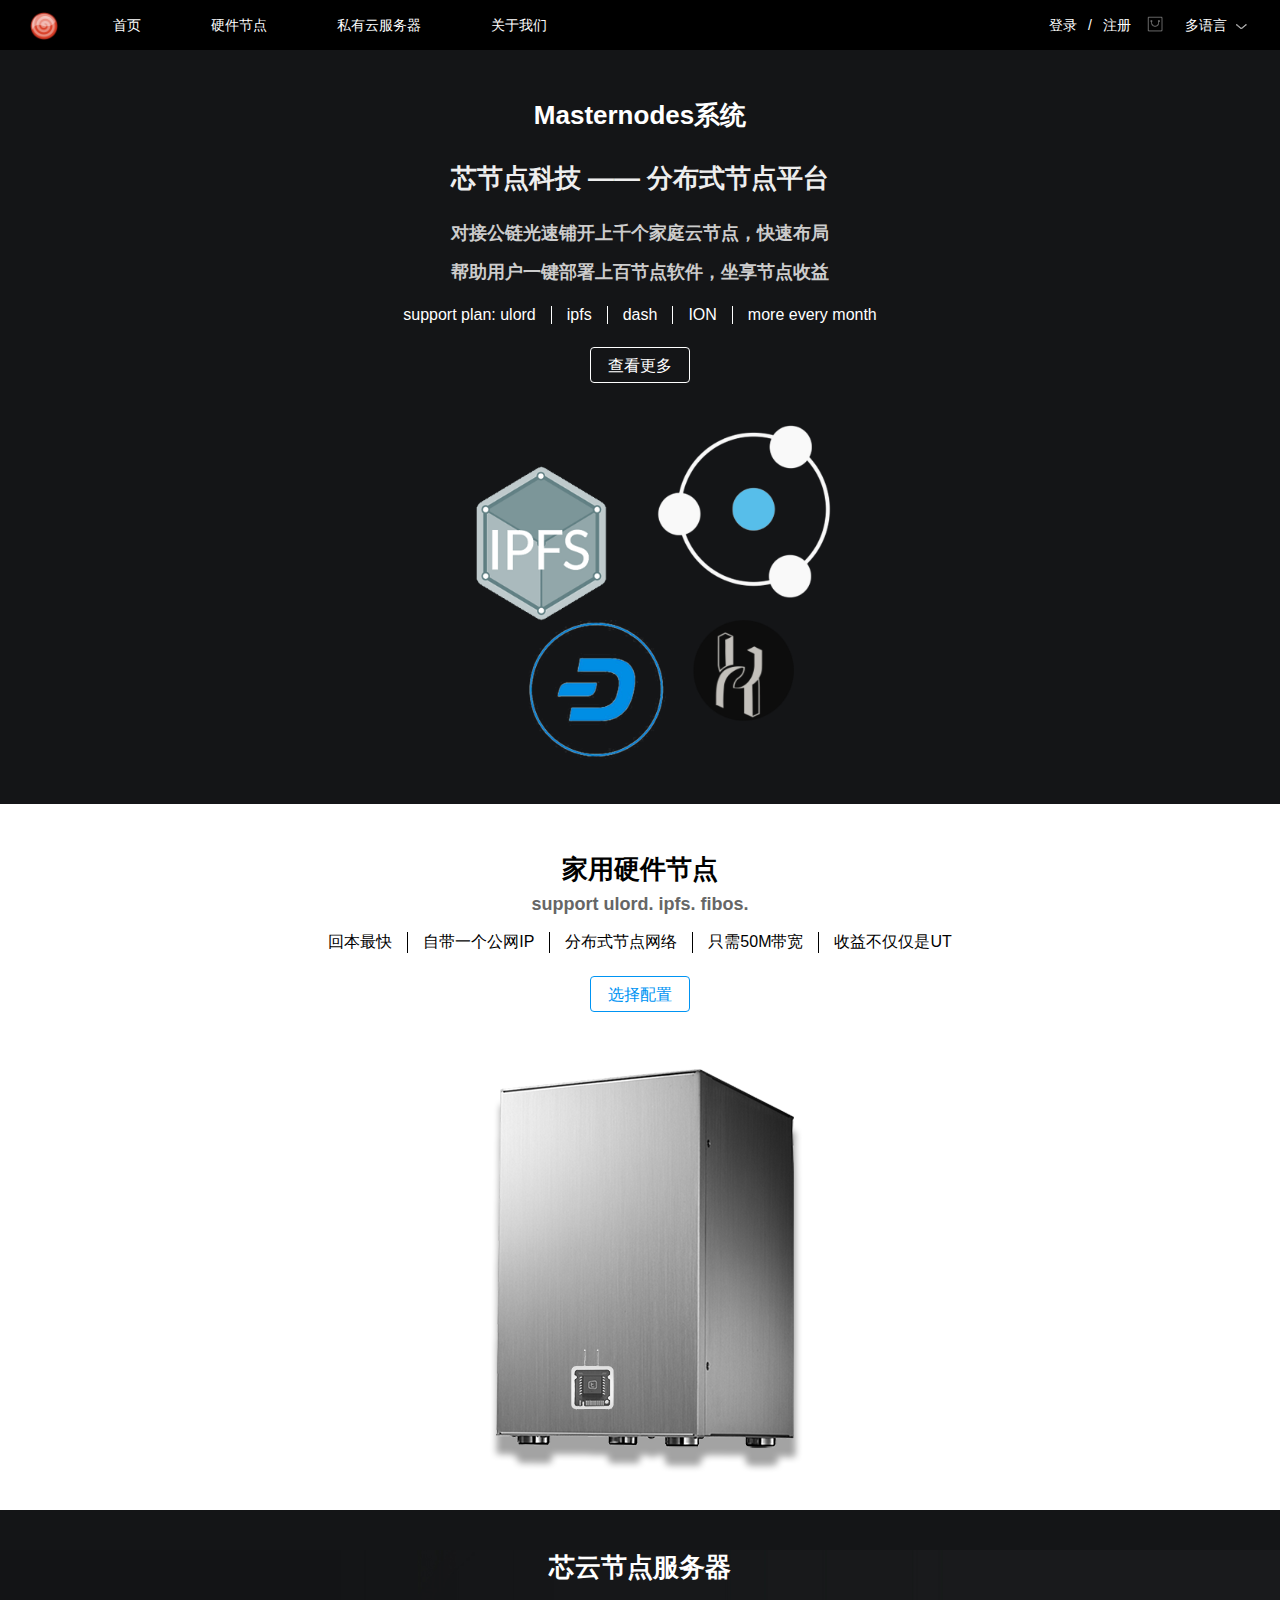
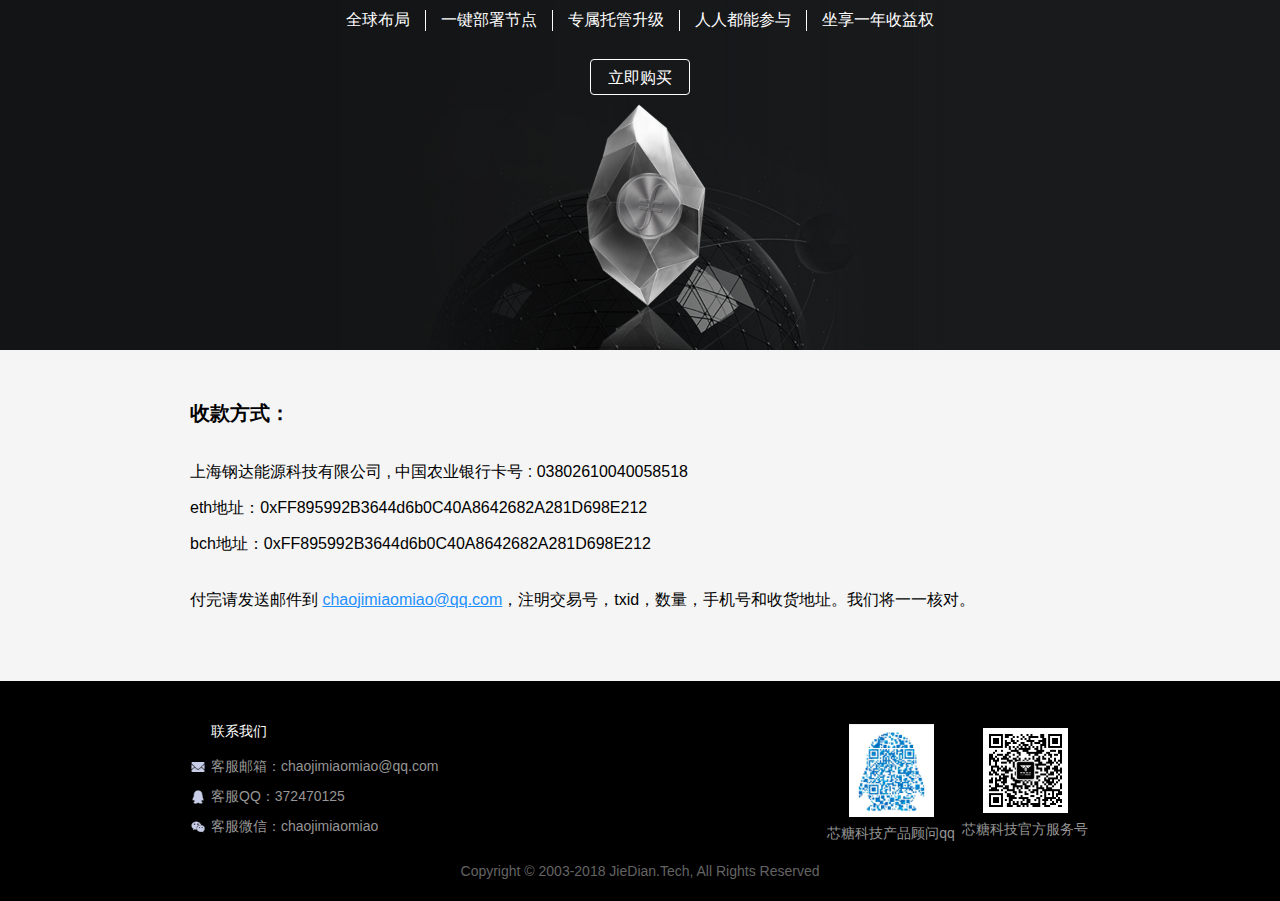
==== commit 95081d5a: "no message" ====
--- a/index.html
+++ b/index.html
@@ -47,7 +47,7 @@
         <div class="ms_desc">
             <ul>
                 <li>回本最快</li>
-                <li>配置可定制</li>
+                <li>自带一个公网IP</li>
                 <li>分布式节点网络</li>
                 <li>只需50M带宽</li>
                 <li>收益不仅仅是UT</li>
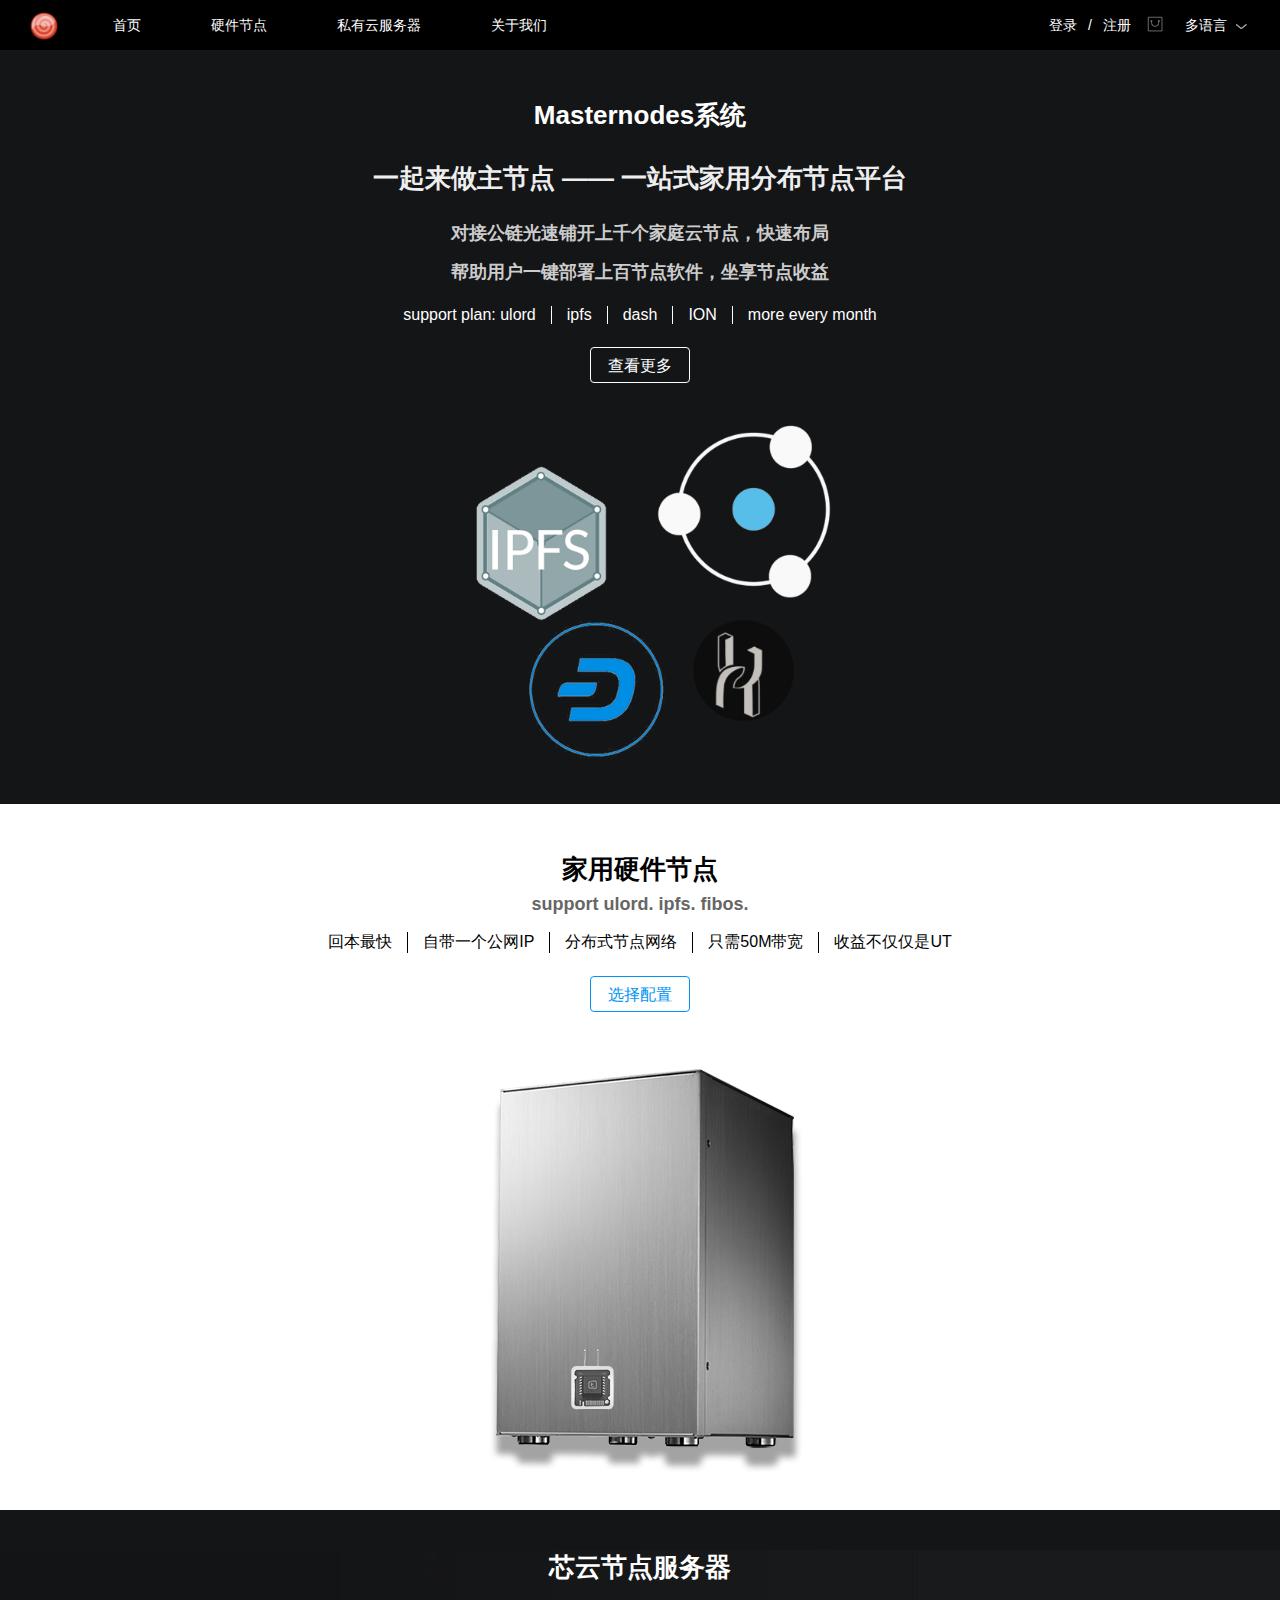
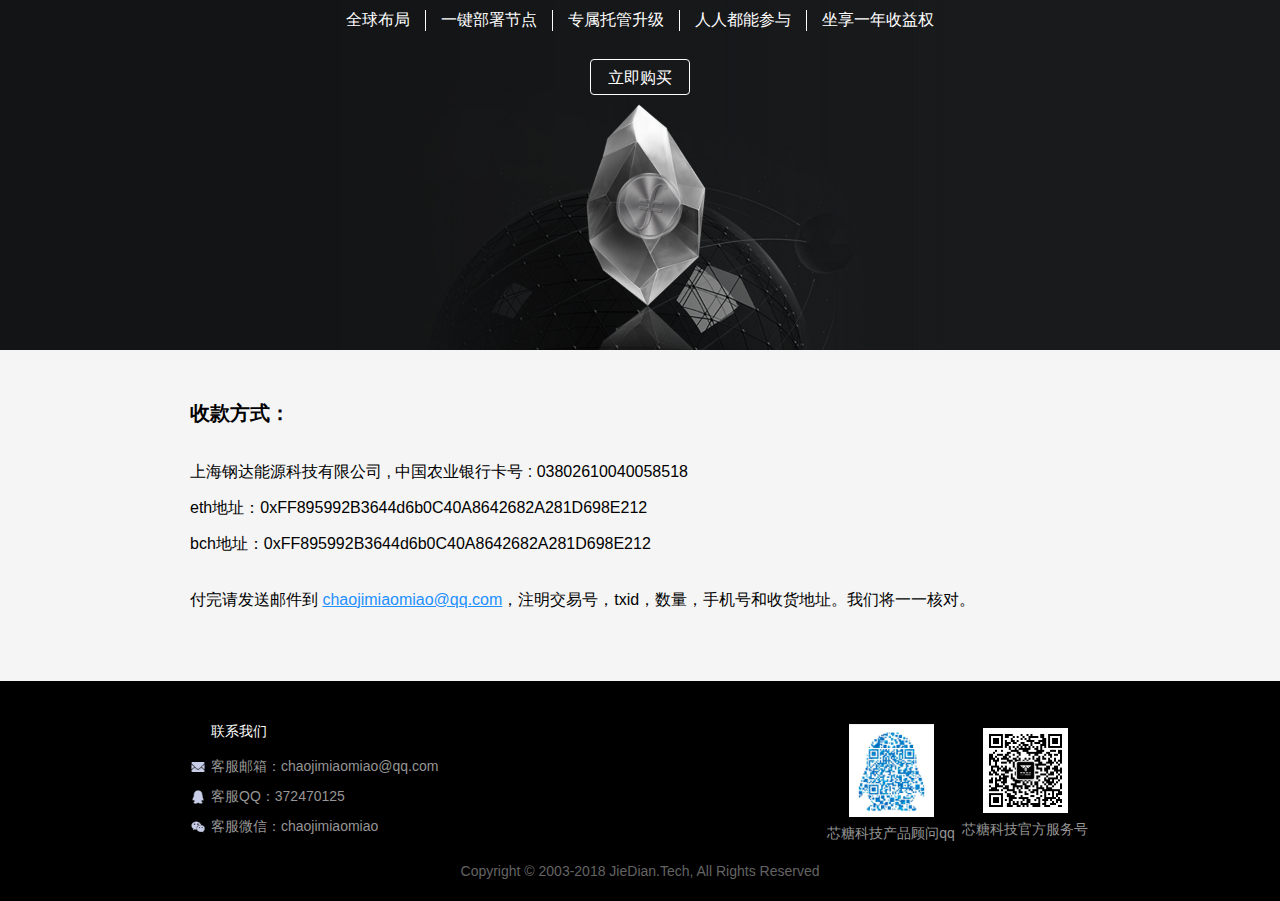
==== commit 725e6a0b: "一起来做主节点" ====
--- a/index.html
+++ b/index.html
@@ -25,7 +25,7 @@
 <div class="index">
     <div class="black_bfos">
         <div class="bfos_grey1">Masternodes系统</div>
-        <div class="bfos_grey2">芯节点科技 —— 分布式节点平台</div>
+        <div class="bfos_grey2">一起来做主节点 —— 一站式家用分布节点平台</div>
         <div class="bfos_title">对接公链光速铺开上千个家庭云节点，快速布局</div>
         <div class="bfos_title">帮助用户一键部署上百节点软件，坐享节点收益</div>
         <div class="bfos_desc">
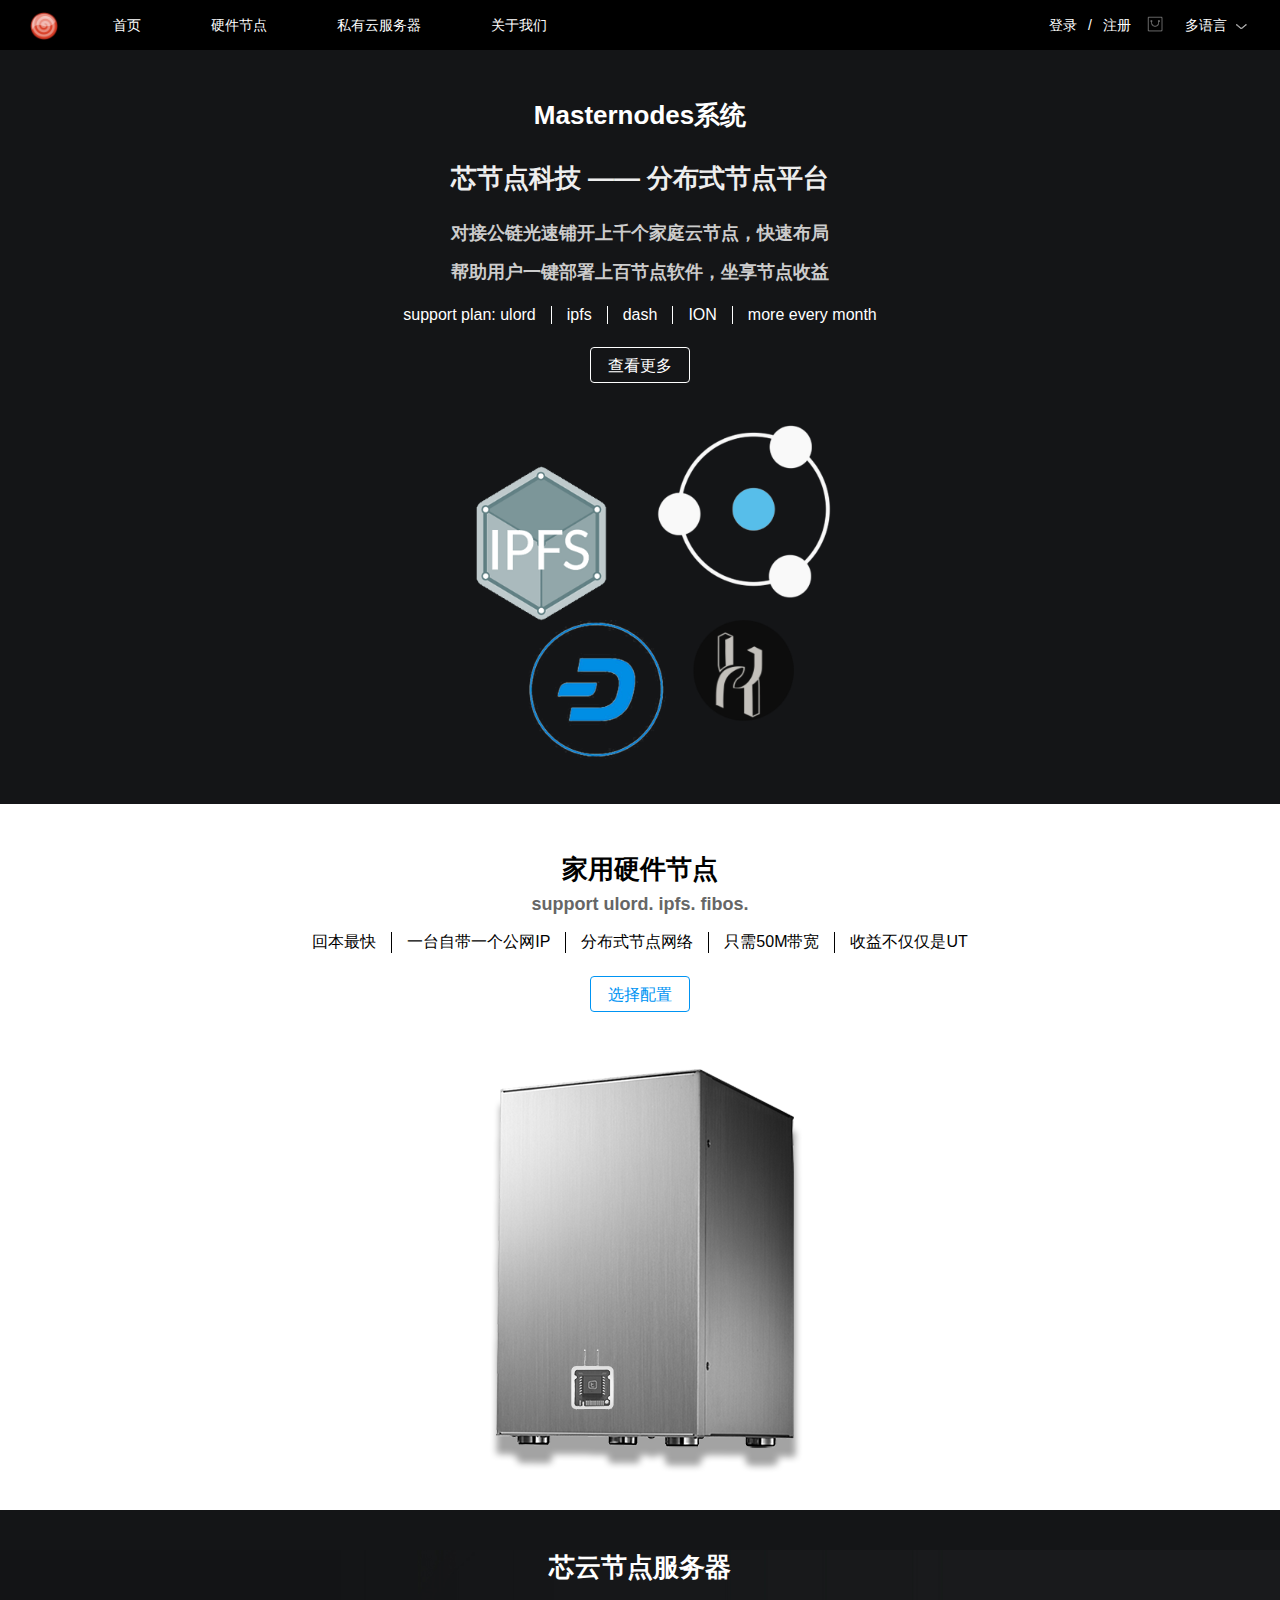
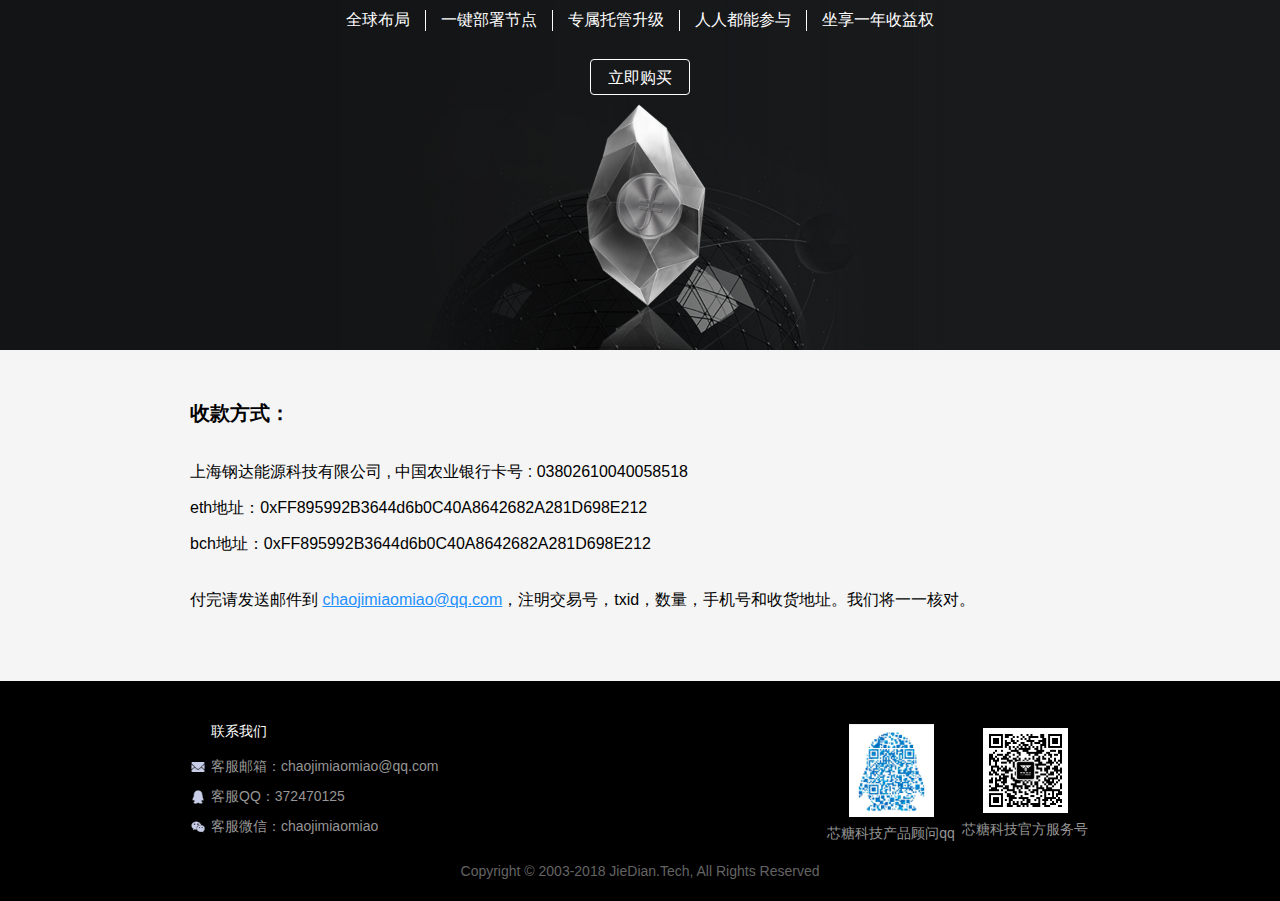
==== commit 1e904180: "上百个masternode币" ====
--- a/index.html
+++ b/index.html
@@ -5,7 +5,7 @@
     <meta charset="utf-8" />
     <!--<meta name="viewport" content="width=device-width, initial-scale=1.0">-->
     <meta name="viewport" content="width=device-width, user-scalabel=no">
-    <title>芯科技官网-家用硬件节点_芯云节点服务器_ulord</title>
+    <title>一起来做主节点_一站式家用分布节点平台_云节点服务器_上百个masternode币</title>
     <meta name="description" content="芯糖科技主营芯机，一款家用云节点设备，未来支持上千种POS公链一键部署节点软件。包括Ulord等" />
     <meta name="keywords" content="云节点服务器,硬件节点,Ulord,芯糖科技,POS" />
     <link rel="icon" href="Content/img/logo_new.png" />
@@ -25,7 +25,7 @@
 <div class="index">
     <div class="black_bfos">
         <div class="bfos_grey1">Masternodes系统</div>
-        <div class="bfos_grey2">一起来做主节点 —— 一站式家用分布节点平台</div>
+        <div class="bfos_grey2">芯节点科技 —— 分布式节点平台</div>
         <div class="bfos_title">对接公链光速铺开上千个家庭云节点，快速布局</div>
         <div class="bfos_title">帮助用户一键部署上百节点软件，坐享节点收益</div>
         <div class="bfos_desc">
@@ -47,7 +47,7 @@
         <div class="ms_desc">
             <ul>
                 <li>回本最快</li>
-                <li>自带一个公网IP</li>
+                <li>一台自带一个公网IP</li>
                 <li>分布式节点网络</li>
                 <li>只需50M带宽</li>
                 <li>收益不仅仅是UT</li>
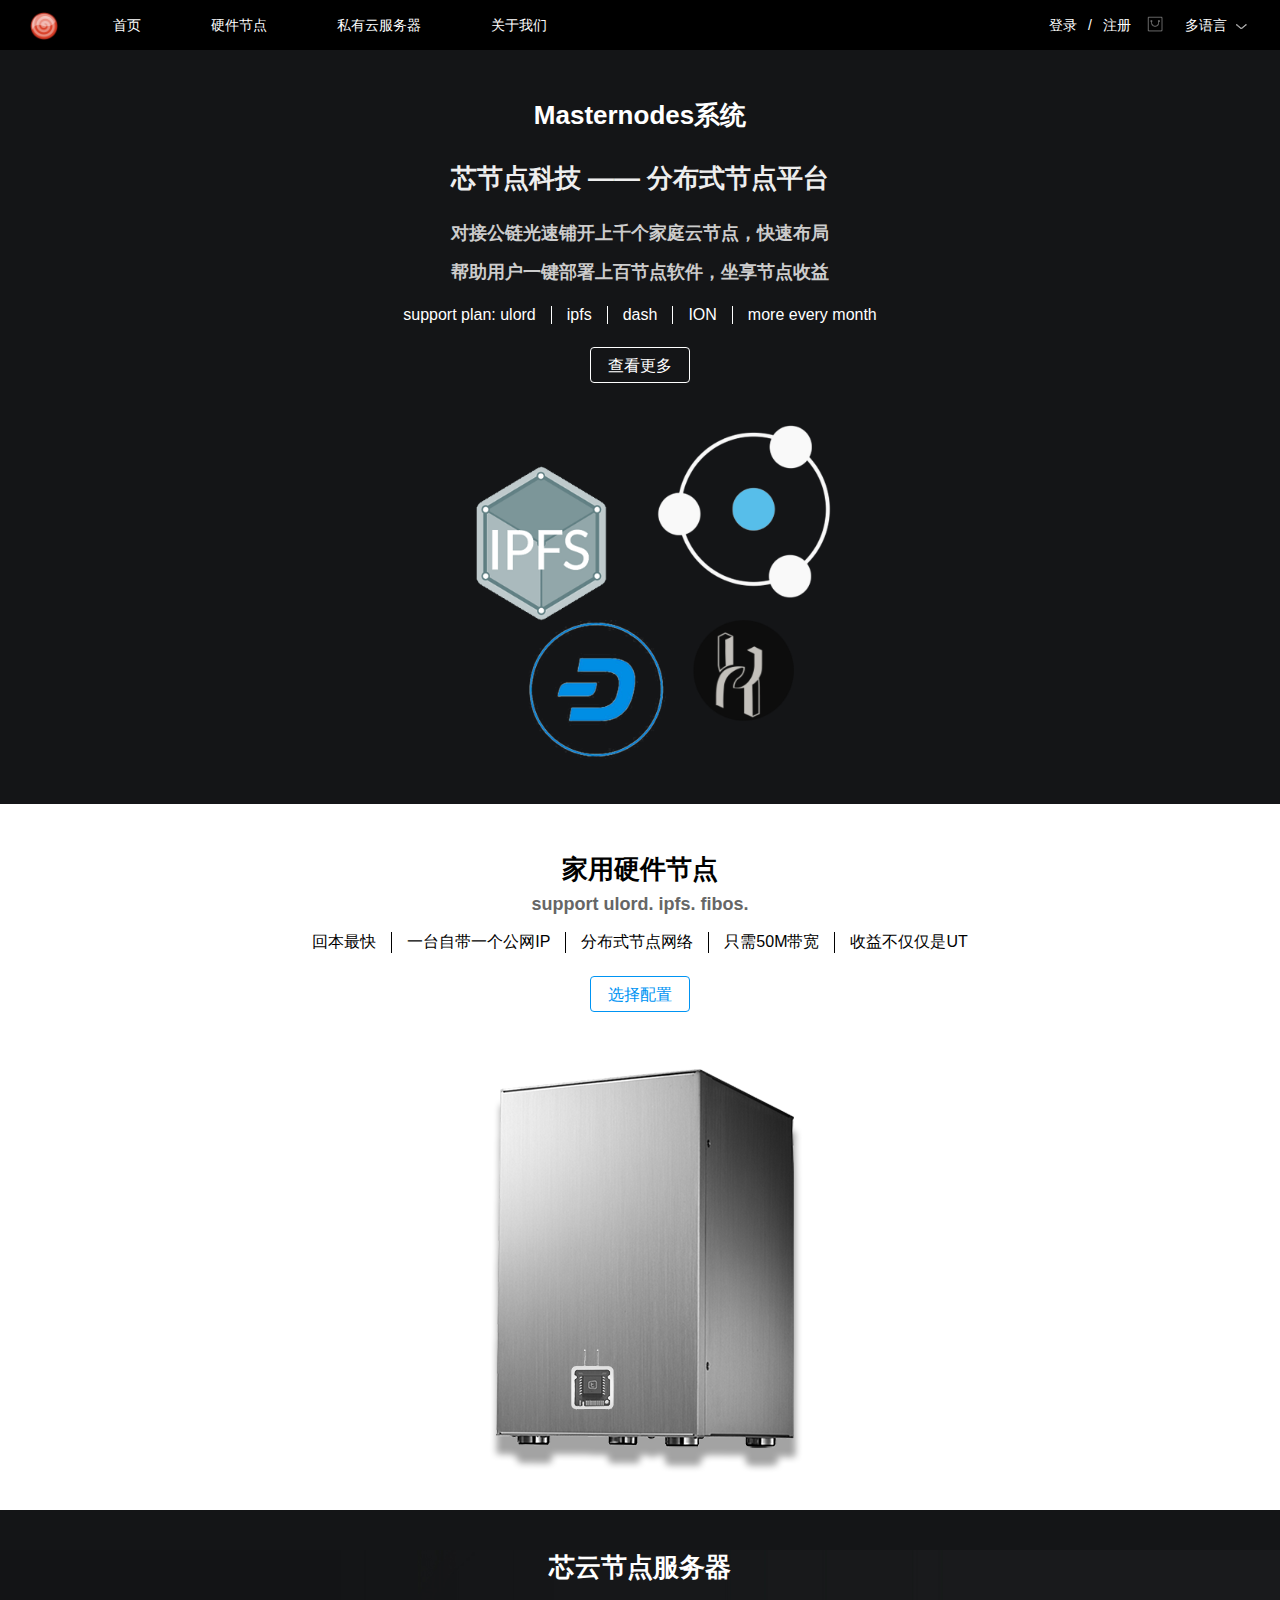
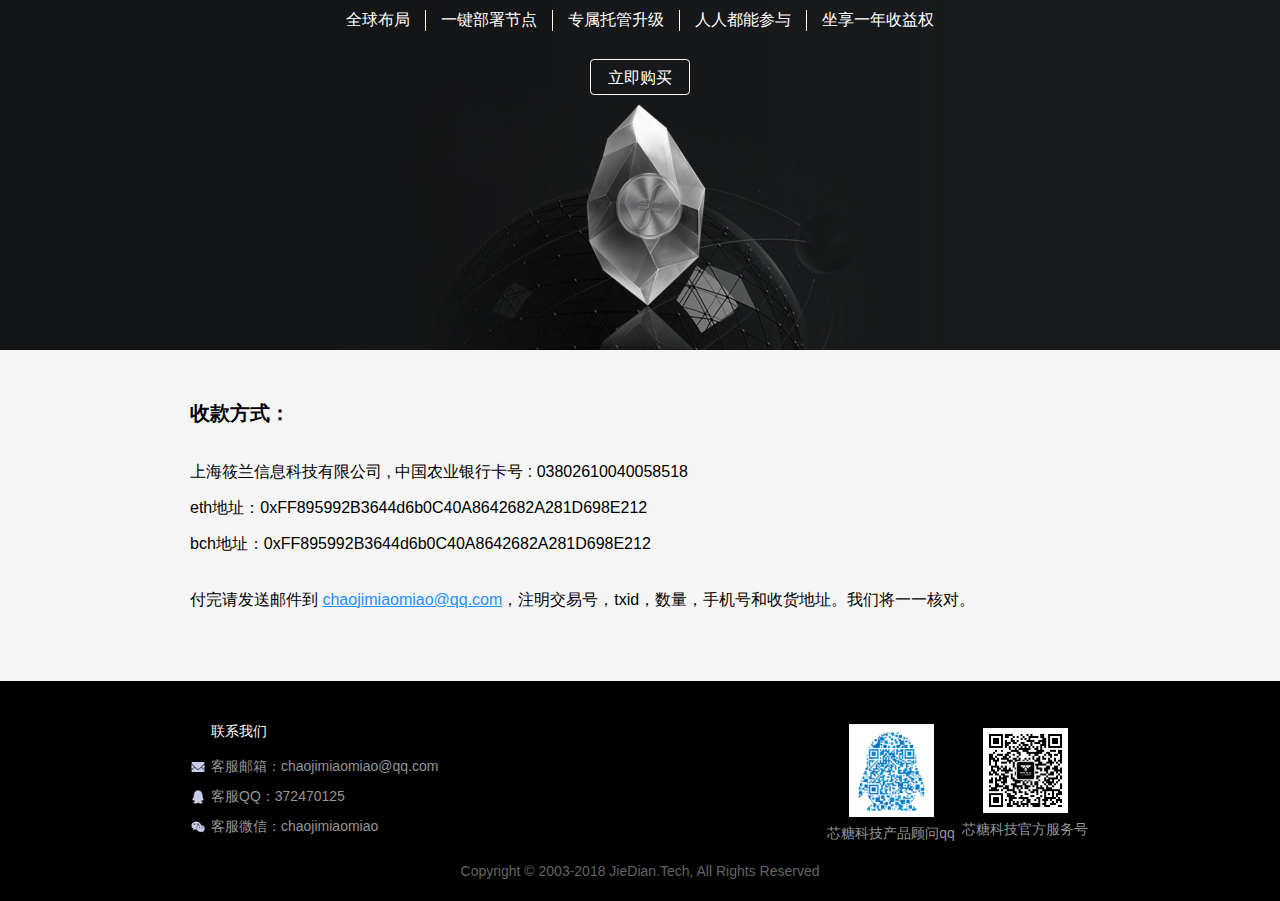
==== commit 2b0296a5: "改公司名称" ====
--- a/index.html
+++ b/index.html
@@ -77,12 +77,12 @@
     		<b>收款方式：</b>
     	</ul>
     	<ul>
-    		<li>上海钢达能源科技有限公司 , 中国农业银行卡号 :  03802610040058518</li>
-    		<li>eth地址：0xFF895992B3644d6b0C40A8642682A281D698E212</li>
+    	  <li>上海筱兰信息科技有限公司 , 中国农业银行卡号 :  03802610040058518</li>
+    	  <li>eth地址：0xFF895992B3644d6b0C40A8642682A281D698E212</li>
     		<li>bch地址：0xFF895992B3644d6b0C40A8642682A281D698E212</li>
     	</ul>
     	<ul>
-			<li>付完请发送邮件到<a href="mailto:chaojimiaomiao@qq.com" style="color:dodgerblue"> <u>chaojimiaomiao@qq.com</u></a>，注明交易号，txid，数量，手机号和收货地址。我们将一一核对。</li>
+		  <li>付完请发送邮件到<a href="mailto:chaojimiaomiao@qq.com" style="color:dodgerblue"> <u>chaojimiaomiao@qq.com</u></a>，注明交易号，txid，数量，手机号和收货地址。我们将一一核对。</li>
     	</ul>
 	</div>
 </div>
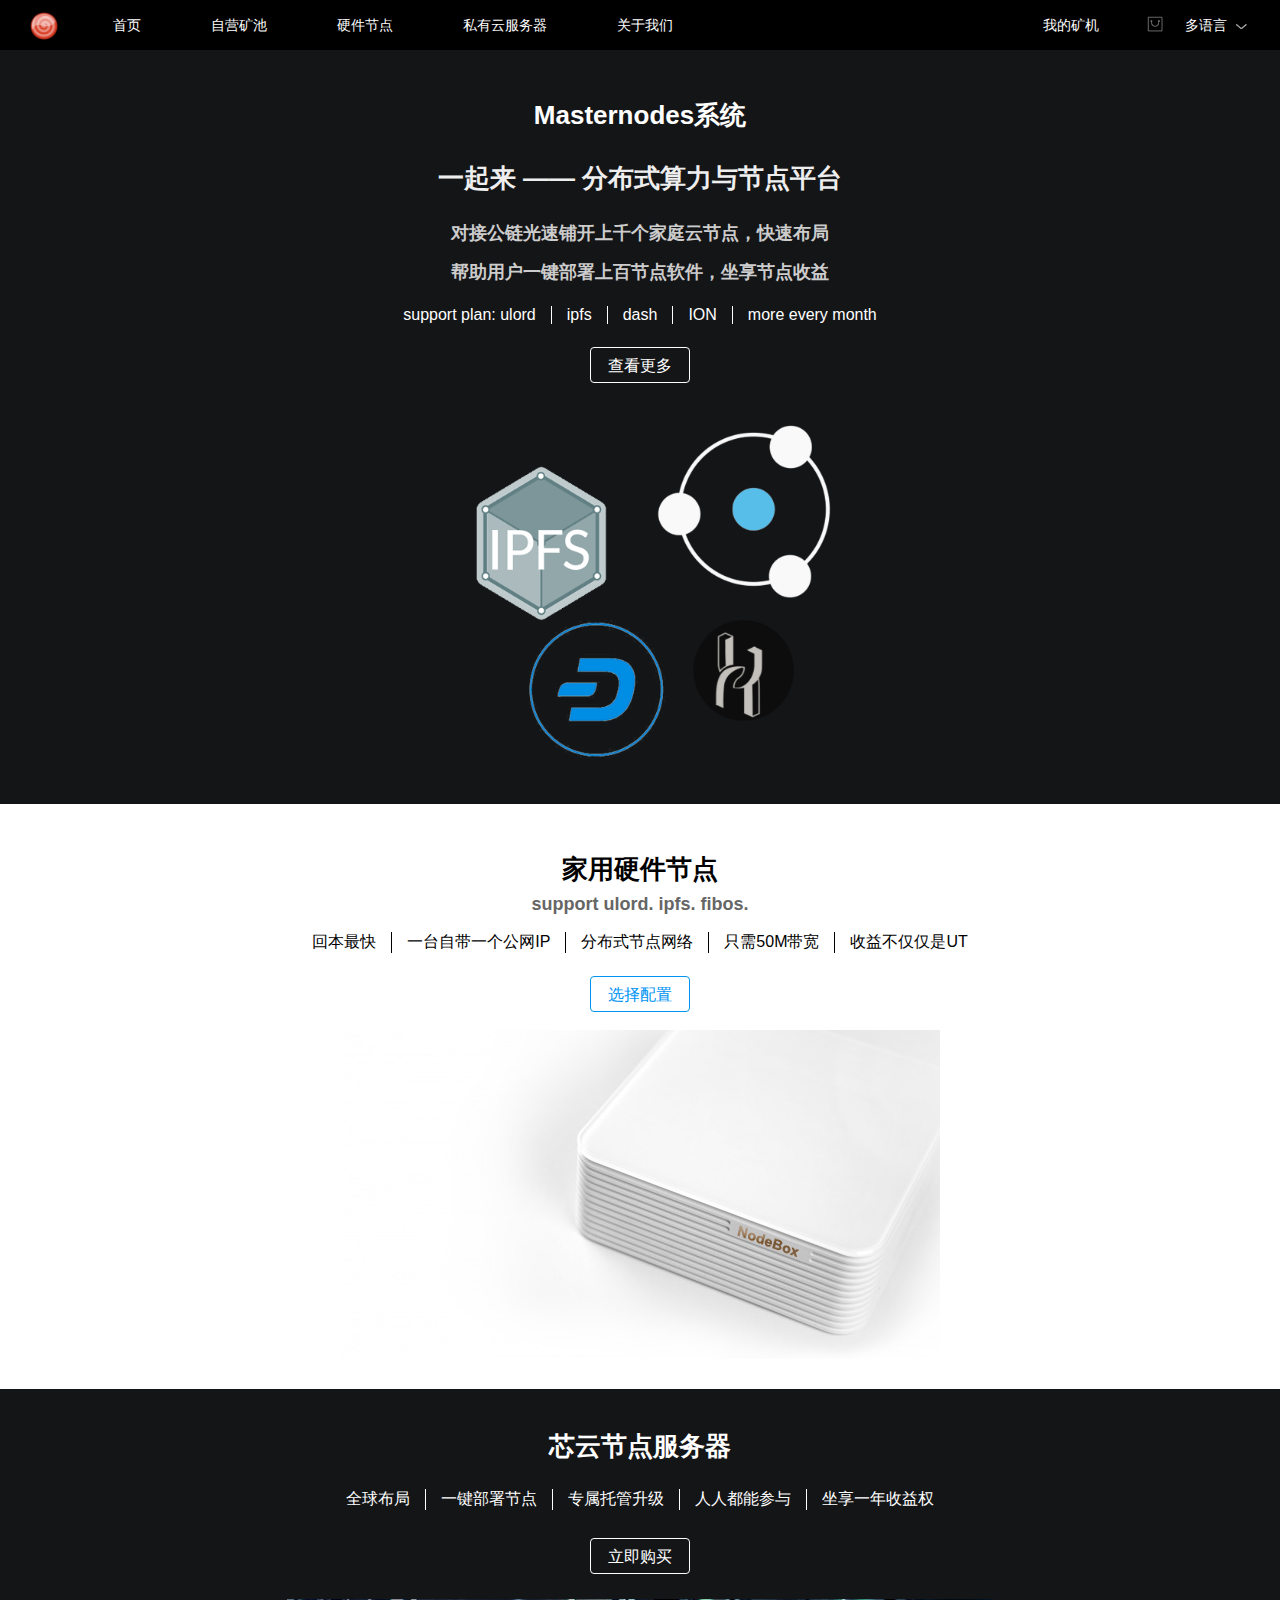
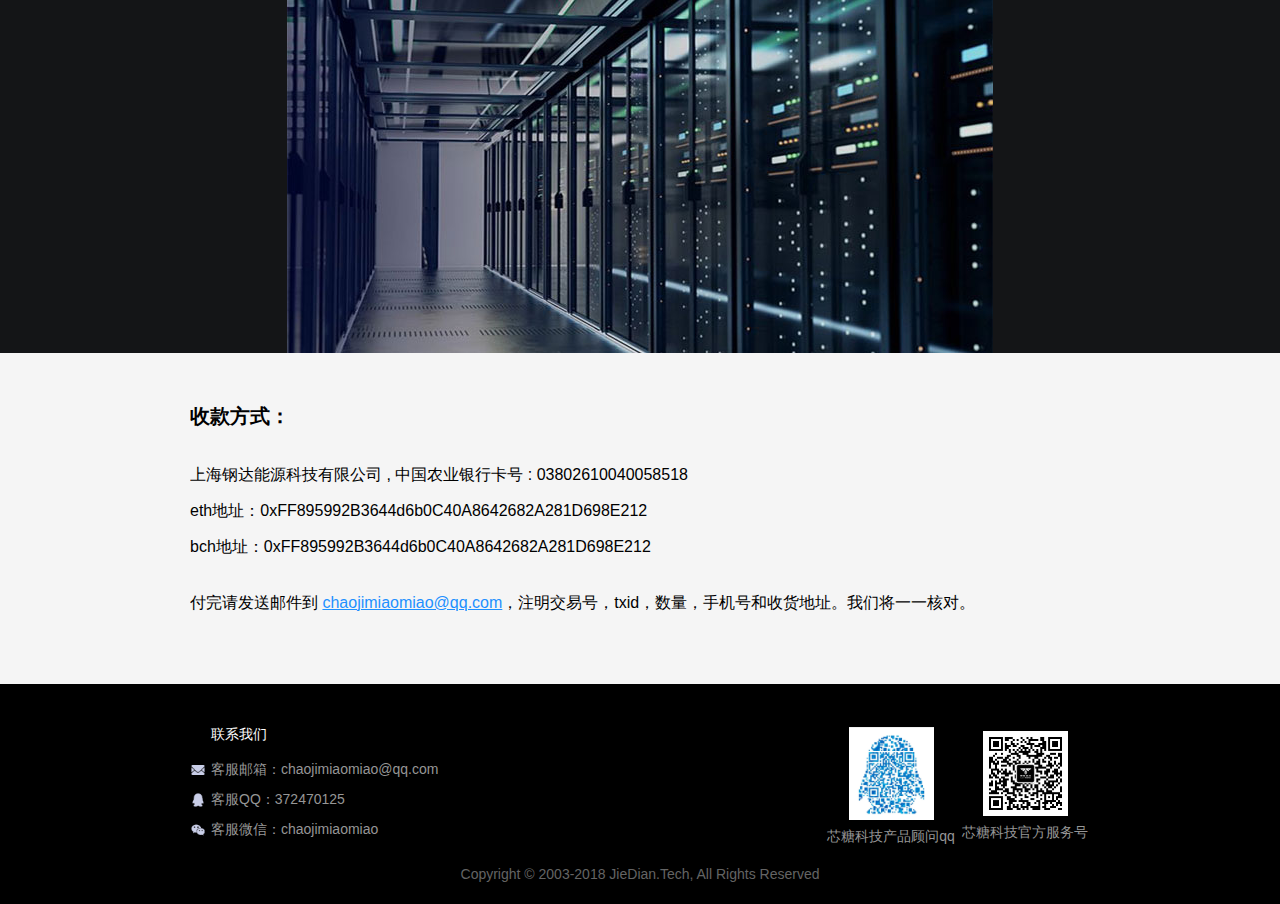
==== commit 9bd84088: "no message" ====
--- a/index.html
+++ b/index.html
@@ -25,7 +25,7 @@
 <div class="index">
     <div class="black_bfos">
         <div class="bfos_grey1">Masternodes系统</div>
-        <div class="bfos_grey2">芯节点科技 —— 分布式节点平台</div>
+        <div class="bfos_grey2">一起来 —— 分布式算力与节点平台</div>
         <div class="bfos_title">对接公链光速铺开上千个家庭云节点，快速布局</div>
         <div class="bfos_title">帮助用户一键部署上百节点软件，坐享节点收益</div>
         <div class="bfos_desc">
@@ -54,10 +54,12 @@
             </ul>
         </div>
         <div class="ms_buy"><a class="bttn" href="kuangji">选择配置</a></div>
-        <div class="ms_pic"><img src="Content/img/kuangji_new.png" /></div>
+        <div class="ms_pic"><img src="Content/img/kuangji_new.jpg" /></div>
     </div>
     <div class="black_introduce">
-        <img src="Content/img/banner_new.jpg" class="box_img" />
+        <center>
+            <img src="Content/img/banner_new.jpg" class="box_img" />
+        </center>
         <div class="black_introduce_box">
             <div class="introduce_title">芯云节点服务器</div>
             <div class="introduce_desc">
@@ -69,7 +71,7 @@
                     <li>坐享一年收益权</li>
                 </ul>
             </div>
-            <div class="introduce_buy"><a class="bttn" href="kuangchi">立即购买</a></div>
+            <div class="introduce_buy"><a class="bttn" href="kuangchi.html">立即购买</a></div>
         </div>
     </div>
     <div class="black_news">
@@ -77,12 +79,12 @@
     		<b>收款方式：</b>
     	</ul>
     	<ul>
-    	  <li>上海筱兰信息科技有限公司 , 中国农业银行卡号 :  03802610040058518</li>
-    	  <li>eth地址：0xFF895992B3644d6b0C40A8642682A281D698E212</li>
+    		<li>上海钢达能源科技有限公司 , 中国农业银行卡号 :  03802610040058518</li>
+    		<li>eth地址：0xFF895992B3644d6b0C40A8642682A281D698E212</li>
     		<li>bch地址：0xFF895992B3644d6b0C40A8642682A281D698E212</li>
     	</ul>
     	<ul>
-		  <li>付完请发送邮件到<a href="mailto:chaojimiaomiao@qq.com" style="color:dodgerblue"> <u>chaojimiaomiao@qq.com</u></a>，注明交易号，txid，数量，手机号和收货地址。我们将一一核对。</li>
+			<li>付完请发送邮件到<a href="mailto:chaojimiaomiao@qq.com" style="color:dodgerblue"> <u>chaojimiaomiao@qq.com</u></a>，注明交易号，txid，数量，手机号和收货地址。我们将一一核对。</li>
     	</ul>
 	</div>
 </div>
--- a/Content/css/style.css
+++ b/Content/css/style.css
@@ -106,10 +106,10 @@
 /*<!--.index .black_ms .ms_pic img{border-radius:50%;}-->*/
 
 .index .black_introduce{width:100%;min-width:1220px;overflow:hidden;position:relative; background-color:#141517;}
-.index .black_introduce .box_img{width:100%; margin-top: 40px;}
+.index .black_introduce .box_img{margin-top: 210px;}
 .index .black_introduce .black_introduce_box{width: 100%; margin:0 auto;position:absolute;top:0}
 .index .black_introduce .black_introduce_box .introduce_title{ text-align:center;font-size:26px;font-weight:bold;color:#fff;width:100%;margin-top: 40px;}
-.index .black_introduce .black_introduce_box .introduce_info{ text-align:center;font-size:20px;font-weight:bold;color:#fff;width:100%;margin-top: 5px;}
+.index .black_introduce .black_introduce_box .introduce_info{ text-align:center;font-size:19px;color:#fff;text-shadow:2px 2px 3px #faff72;width:100%;margin-top: 6px;}
 .index .black_introduce .black_introduce_box .introduce_desc{text-align:center;width:100%;margin-top: 25px;}
 .index .black_introduce .black_introduce_box .introduce_desc ul{display:inline-block;}
 .index .black_introduce .black_introduce_box .introduce_desc ul li{float:left;font-size:16px;padding: 0px 15px;color:#fff; }
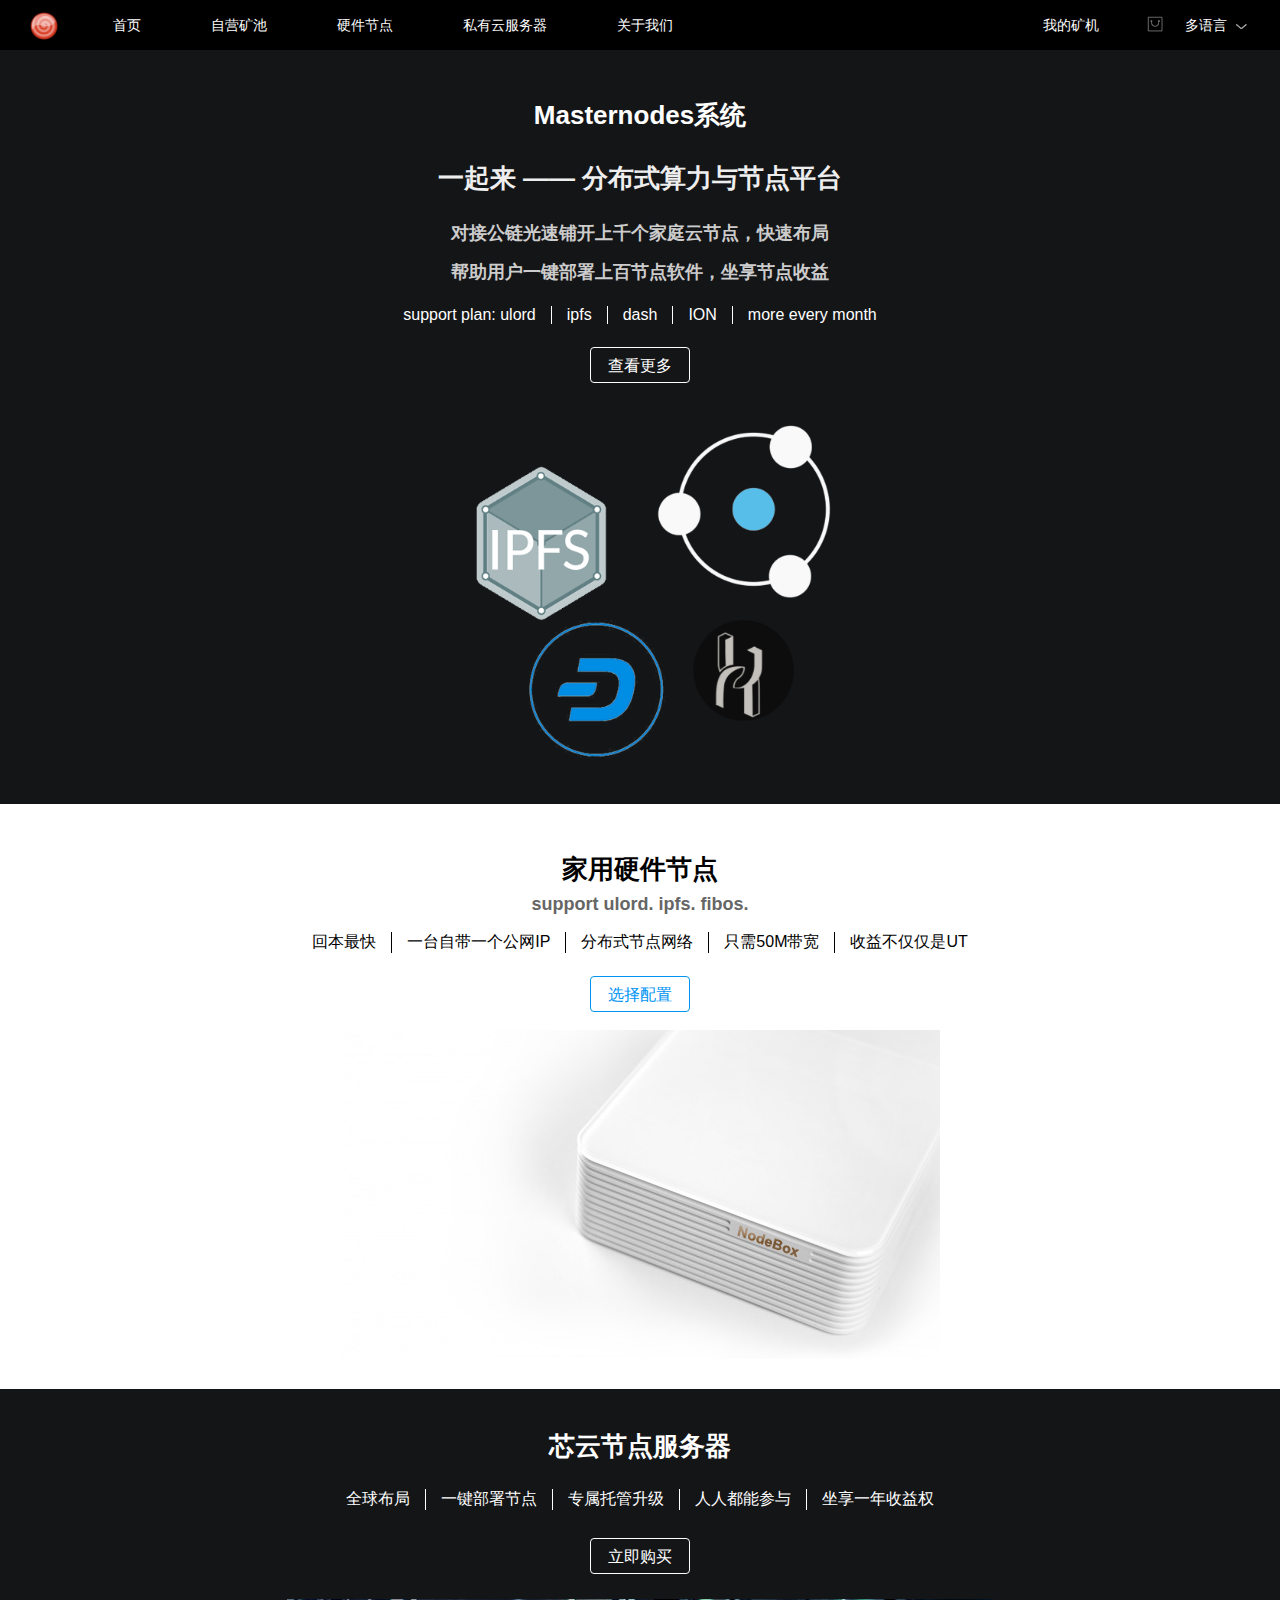
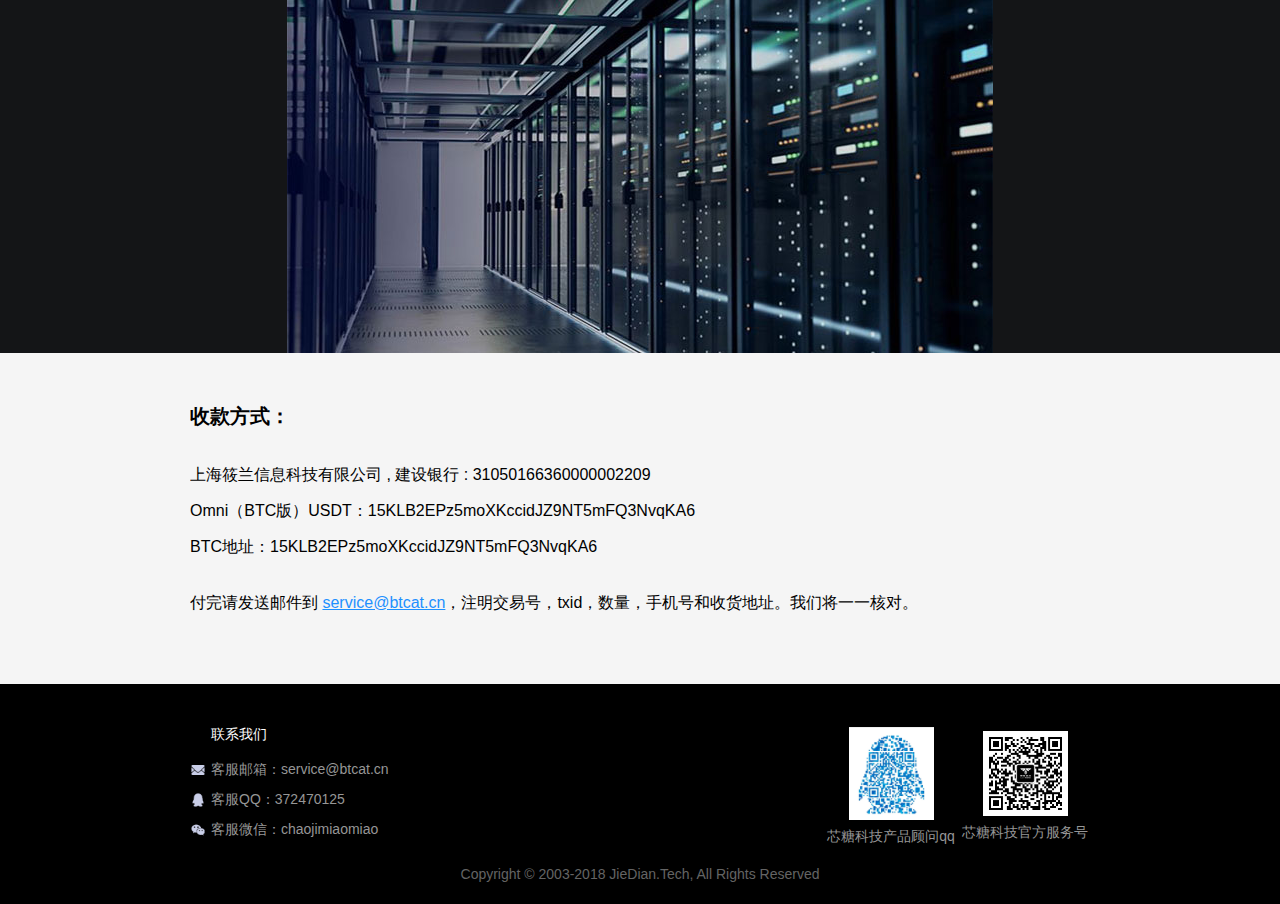
==== commit bb4117c9: "Merge branch '2019'" ====
--- a/index.html
+++ b/index.html
@@ -53,7 +53,7 @@
                 <li>收益不仅仅是UT</li>
             </ul>
         </div>
-        <div class="ms_buy"><a class="bttn" href="kuangji">选择配置</a></div>
+        <div class="ms_buy"><a class="bttn" href="kuangji.html">选择配置</a></div>
         <div class="ms_pic"><img src="Content/img/kuangji_new.jpg" /></div>
     </div>
     <div class="black_introduce">
@@ -79,12 +79,12 @@
     		<b>收款方式：</b>
     	</ul>
     	<ul>
-    		<li>上海钢达能源科技有限公司 , 中国农业银行卡号 :  03802610040058518</li>
-    		<li>eth地址：0xFF895992B3644d6b0C40A8642682A281D698E212</li>
-    		<li>bch地址：0xFF895992B3644d6b0C40A8642682A281D698E212</li>
+    		<li>上海筱兰信息科技有限公司 , 建设银行 :  31050166360000002209</li>
+    		<li>Omni（BTC版）USDT：15KLB2EPz5moXKccidJZ9NT5mFQ3NvqKA6</li>
+    		<li>BTC地址：15KLB2EPz5moXKccidJZ9NT5mFQ3NvqKA6</li>
     	</ul>
     	<ul>
-			<li>付完请发送邮件到<a href="mailto:chaojimiaomiao@qq.com" style="color:dodgerblue"> <u>chaojimiaomiao@qq.com</u></a>，注明交易号，txid，数量，手机号和收货地址。我们将一一核对。</li>
+			<li>付完请发送邮件到<a href="mailto:service@btcat.cn" style="color:dodgerblue"> <u>service@btcat.cn</u></a>，注明交易号，txid，数量，手机号和收货地址。我们将一一核对。</li>
     	</ul>
 	</div>
 </div>
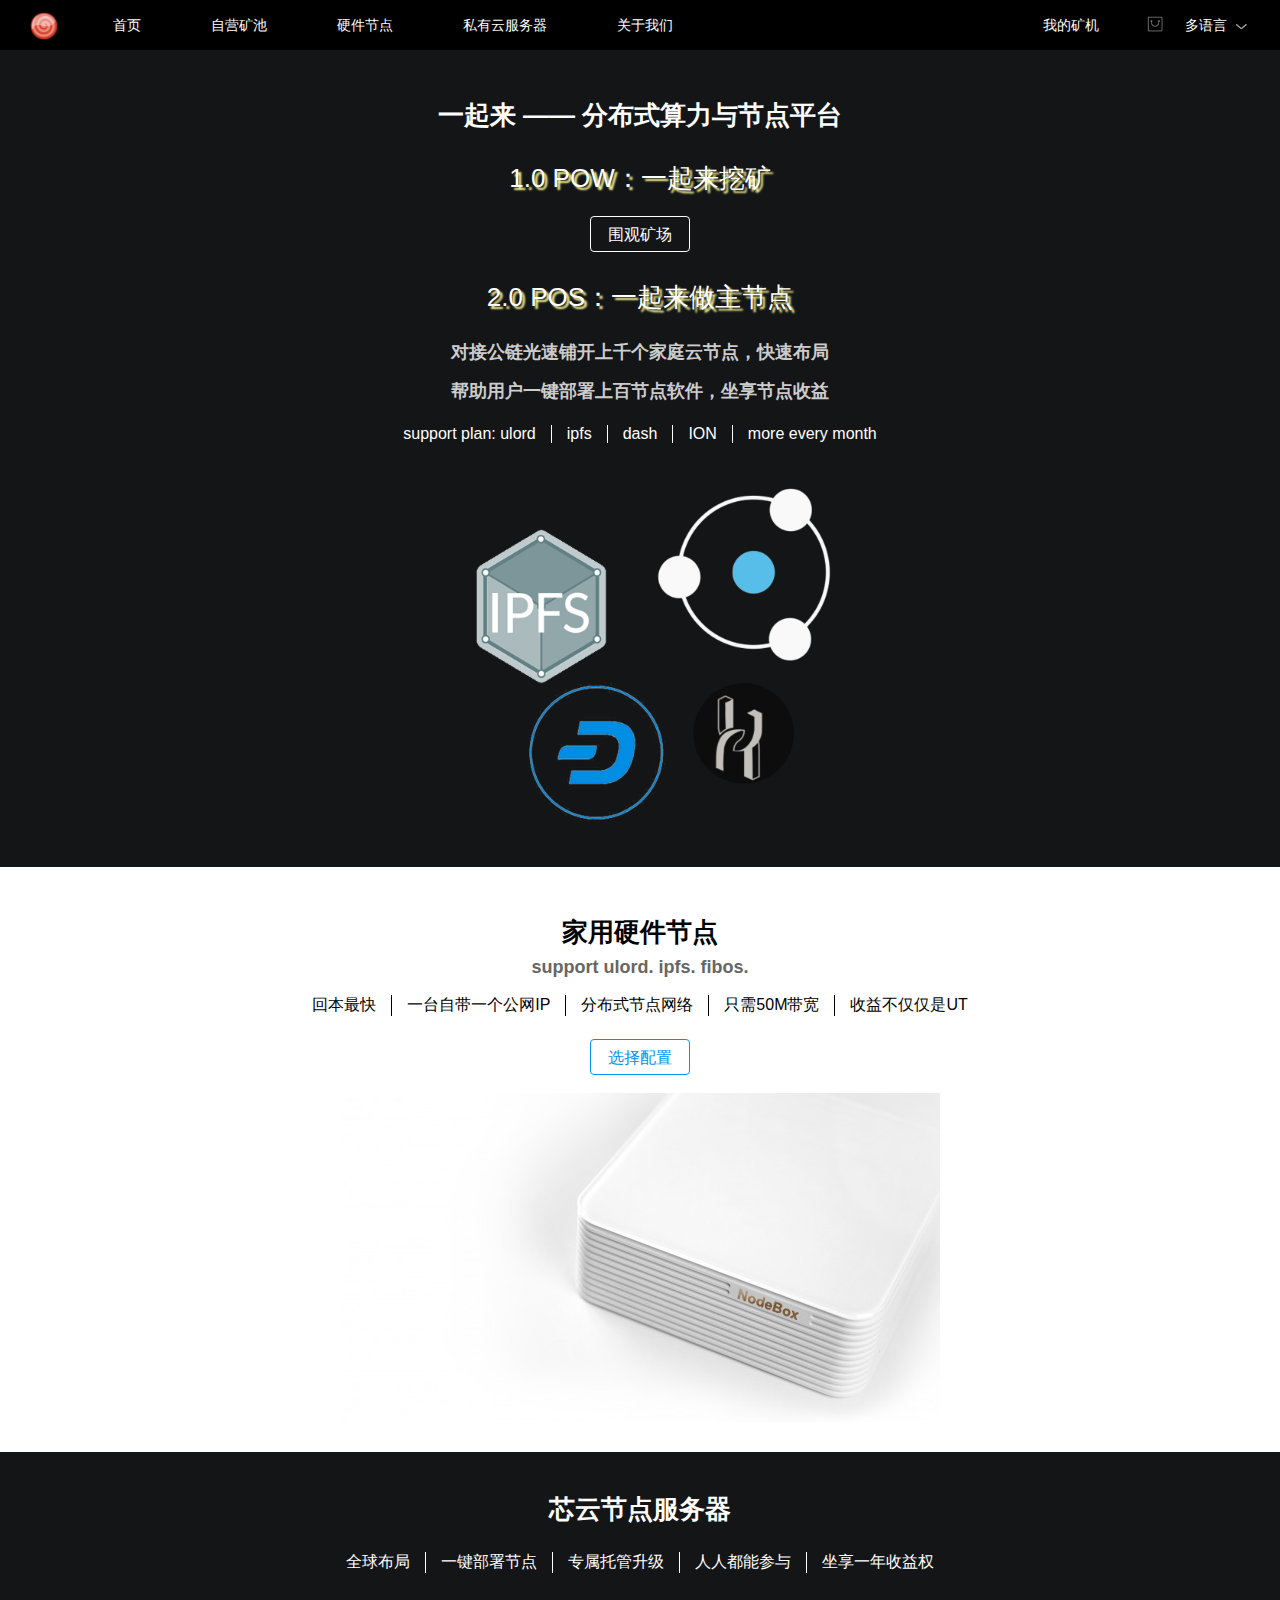
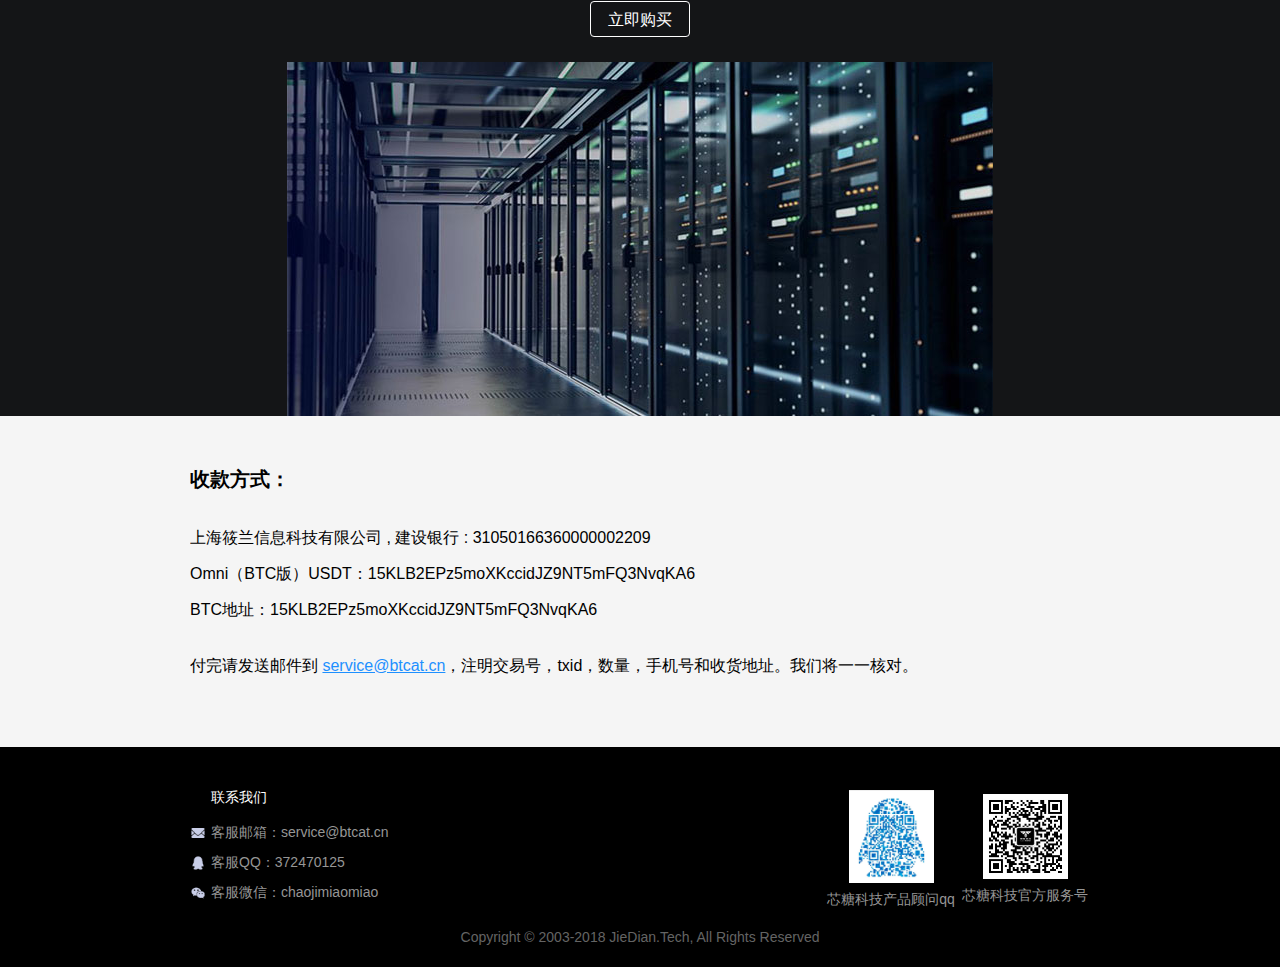
==== commit 68f378cb: "改首页和矿页" ====
--- a/index.html
+++ b/index.html
@@ -5,9 +5,9 @@
     <meta charset="utf-8" />
     <!--<meta name="viewport" content="width=device-width, initial-scale=1.0">-->
     <meta name="viewport" content="width=device-width, user-scalabel=no">
-    <title>一起来做主节点_一站式家用分布节点平台_云节点服务器_上百个masternode币</title>
-    <meta name="description" content="芯糖科技主营芯机，一款家用云节点设备，未来支持上千种POS公链一键部署节点软件。包括Ulord等" />
-    <meta name="keywords" content="云节点服务器,硬件节点,Ulord,芯糖科技,POS" />
+    <title>一起来做主节点,一起来挖矿_一站式家用分布节点平台_云节点服务器_上百个masternode币</title>
+    <meta name="description" content="筱兰科技主营芯机，一款家用云节点设备，未来支持上千种POS公链一键部署节点软件。包括Ulord等" />
+    <meta name="keywords" content="云节点服务器,矿场挖矿,Ulord,筱兰科技,POS,POW" />
     <link rel="icon" href="Content/img/logo_new.png" />
     <link href="Content/css/style.css" rel="stylesheet" />
     <link href="Content/js/layui/css/layui.css" rel="stylesheet" />
@@ -24,8 +24,15 @@
 
 <div class="index">
     <div class="black_bfos">
-        <div class="bfos_grey1">Masternodes系统</div>
-        <div class="bfos_grey2">一起来 —— 分布式算力与节点平台</div>
+        <div class="bfos_grey1">一起来 —— 分布式算力与节点平台</div>
+        <div class="bfos_grey2">
+            1.0 POW：一起来挖矿
+        </div>
+        <div class="bfos_buy"><a class="bttn" href="mining.html" target="_blank">围观矿场</a></div>
+
+        <div class="bfos_grey2">
+            2.0 POS：一起来做主节点
+        </div>
         <div class="bfos_title">对接公链光速铺开上千个家庭云节点，快速布局</div>
         <div class="bfos_title">帮助用户一键部署上百节点软件，坐享节点收益</div>
         <div class="bfos_desc">
@@ -37,7 +44,6 @@
                 <li>more every month</li>
             </ul>
         </div>
-        <div class="bfos_buy"><a class="bttn" href="https://masternodes.online/" target="_blank">查看更多</a></div>
         <div class="bfos_pic"><img src="Content/img/bfos_img.png" /></div>
     </div>
     
--- a/Content/css/style.css
+++ b/Content/css/style.css
@@ -79,7 +79,7 @@
 .index {width:100%;min-width:1220px; margin: auto; }
 .index .black_bfos{width:100%;min-width:1220px; background-color:#141517; color:#fff;}
 .index .black_bfos .bfos_grey1{ text-align:center;font-size:26px;font-weight:bold; padding-top: 48px;color:white}
-.index .black_bfos .bfos_grey2{ text-align:center;font-size:26px;font-weight:bold; padding-top: 28px;color:#eee;margin-bottom: 10px}
+.index .black_bfos .bfos_grey2{ text-align:center;font-size:26px; padding-top: 28px;color:#fff;margin-bottom: 10px; text-shadow:3px 3px 2px #ffff97;}
 .index .black_bfos .bfos_title{ text-align:center;font-size:18px;font-weight:bold; padding-top: 15px;color:#ccc}
 .index .black_bfos .bfos_info{ text-align:center;font-size:18px;font-weight:bold;color:#bbb;width:100%;margin-top: 10px;}
 .index .black_bfos .bfos_desc{text-align:center;margin-top:22px;}
